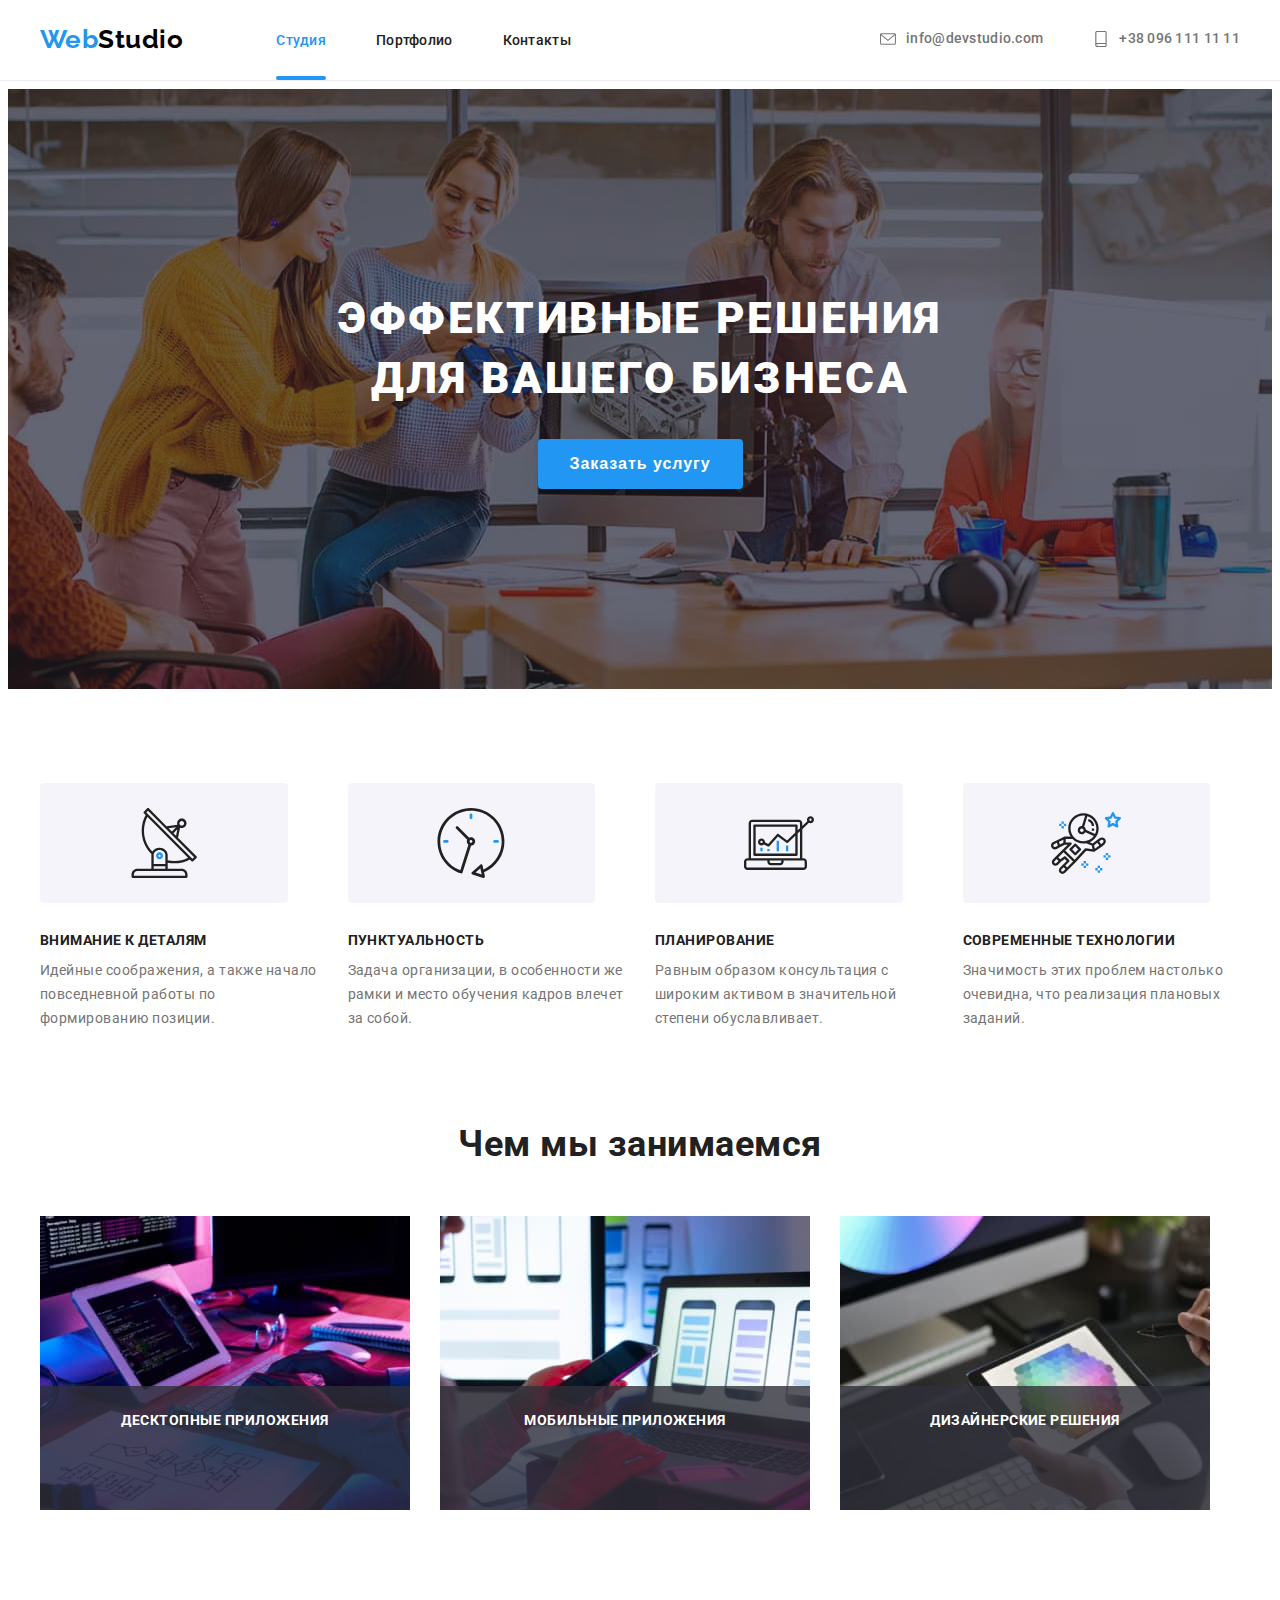
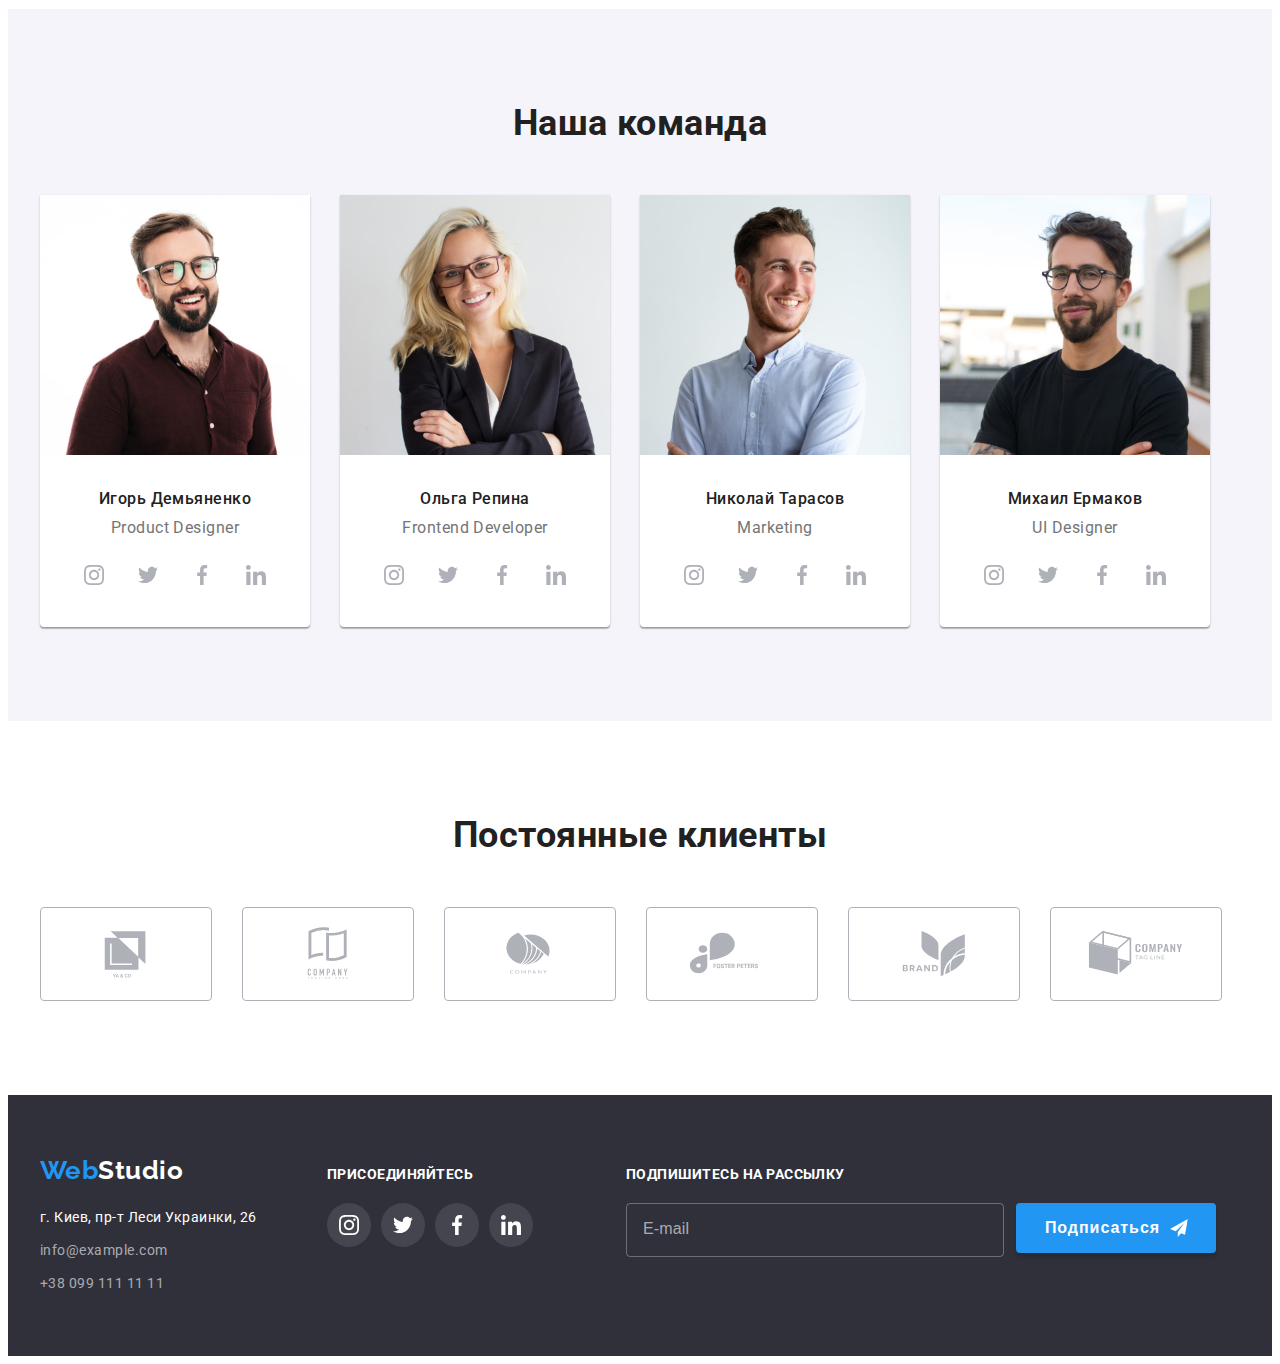
==== index.html @ 18baef8c "Начало 8 дз" ====
<!DOCTYPE html>
<html lang="en">
<head>
<meta charset="UTF-8">
<meta http-equiv="X-UA-Compatible" content="IE=edge">
<meta name="viewport" content="width=device-width, initial-scale=1.0">
<title>Document</title>
<link rel="preconnect" href="https://fonts.googleapis.com">
<link rel="preconnect" href="https://fonts.gstatic.com" crossorigin>
<link href="https://fonts.googleapis.com/css2?family=Raleway:wght@700&family=Roboto:wght@400;500;700;900&display=swap" rel="stylesheet">
<link rel="stylesheet" href="https://cdnjs.cloudflare.com/ajax/libs/modern-normalize/1.1.0/modern-normalize.min.css" integrity="sha512-wpPYUAdjBVSE4KJnH1VR1HeZfpl1ub8YT/NKx4PuQ5NmX2tKuGu6U/JRp5y+Y8XG2tV+wKQpNHVUX03MfMFn9Q==" crossorigin="anonymous" referrerpolicy="no-referrer" />
<!-- <link rel="stylesheet" href="./css/styles.css"> -->
<link rel="stylesheet" href="./css/main.min.css">
</head>
<body>

        <!-- HEADER -->

    <header class="page-header">
        <div class="container header">
            <a href="./index.html" class="logo"><span class="logo-item">Web</span>Studio</a>
            <nav class="page-header__nav">
                <ul class="nav">          
                    <li class="nav__item">
                        <a href="index.html" class="nav__link nav__link--current">Студия</a>
                    </li>
                    <li class="nav__item">
                        <a href="portfolio.html" class="nav__link">Портфолио</a>
                    </li>
                    <li class="nav__item">
                        <a href="#contact" class="nav__link">Контакты</a>
                    </li>
                </ul>
            </nav>
            <ul class="contacts">
                <li class="contacts__item">
                    <a href="mailto:info@devstudio.com" class="contacts__link">
                        <svg class="contacts__icon" width="16" height="16">
                            <use href="./images/icons.svg#envelope"></use>
                        </svg> info@devstudio.com
                    </a>
                </li>
                <li class="contacts__item">
                    <a href="tel:+380961111111" class="contacts__link">
                        <svg class="contacts__icon" width="16" height="16">
                            <use href="./images/icons.svg#smartphone"></use>
                        </svg>+38 096 111 11 11
                    </a>
                </li>
            </ul>
        </div>
    </header>

    <main>

         <!-- HERO -->

        <section class="hero main-background">
            <div class="container">
                <h1 class="hero-title">Эффективные решения <br> для вашего бизнеса</h1>
                <button type="button" class="main-btn" data-modal-open>Заказать услугу</button>
            </div>
            
            <!-- MODAL -->

            <div class="backdrop is-hidden" data-modal>
                <div class="modal">
                    <button type="button" class="modal-btn" data-modal-close>
                        <svg width='30' height="30">
                            <use href="./images/icons.svg#close-btn"></use>
                        </svg>                       
                    </button>
                    <h5 class="modal-title">Оставьте свои данные, мы вам перезвоним</h5>
                    <form class="form">             
                        <label class="form__label">
                            <span class="form__text">Имя</span>
                            <input class="form__input" type="text" name="name" placeholder="Иван Иванович" />
                            <span class="form__item">
                                <svg width="18" height="18">
                                    <use href="./images/icons.svg#person-black"></use>
                                </svg>   
                            </span>
                        </label>          
                        <label class="form__label">
                            <span class="form__text">Телефон</span>
                            <input class="form__input" type="tel" name="name" placeholder="+38 000 000 00 00" />
                            <span class="form__item">
                                <svg width="18" height="18">
                                    <use href="./images/icons.svg#phone-black"></use>
                                </svg> 
                            </span>
                        </label>

                        <label class="form__label">
                            <span class="form__text">Почта</span> 
                            <input class="form__input" type="email" name="mail" placeholder="contact@example.com" />
                            <span class="form__item">
                                <svg width="18" height="18">
                                    <use href="./images/icons.svg#email-black"></use>
                                </svg> 
                            </span>    
                        </label>
                        <label class="form__label label-comment"> 
                            <span class="form__text">Комментарий</span> 
                            <textarea name="comment" placeholder="Введите текст"></textarea>
                        </label>
                                         
                        <label class="checkbox">
                            <input class="checkbox__input" type="checkbox" name="topic">
                            <span class="checkbox__item">
                                <svg width="16" height="15">
                                    <use href="./images/icons.svg#icon-check"></use>
                                </svg>
                            </span>
                            <span class="checkbox__agreement">
                                Соглашаюсь с рассылкой и принимаю 
                                <a href=""><span class="checkbox__link">Условия договора</span></a>
                            </span>
                        </label>
                        <button class="main-btn" type="submit">Отправить</button>
                    </form> 
                </div>
            </div>
        </section>
        

        <!-- ADVANTAGE -->

        <section class="advantage">
            <div class="container">
                <h2 class="hidden-title">Наши преимущества</h2>
                <ul class="advantage__list">
                    <li class="advantage__item">
                        <div class="skills">
                            <div class="skills__box">
                                <svg width="70" height="70">
                                    <use href="./images/icons.svg#Group"></use>
                                </svg>
                            </div>
                            <h3 class="advantage-name">Внимание к деталям</h3>
                            <p class="advantage-text">Идейные соображения, а также начало повседневной работы по формированию позиции.</p>
                        </div>
                    </li>
                    <li class="advantage__item">
                        <div class="skills">
                            <div class="skills__box">
                                <svg width="70" height="70">
                                    <use href="./images/icons.svg#clock"></use>
                                </svg>
                            </div>
                        <h3  class="advantage-name">Пунктуальность</h3>
                        <p class="advantage-text"> Задача организации, в особенности же рамки и место обучения кадров влечет за собой.</p>
                        </div>
                    </li>
                    <li class="advantage__item">
                        <div class="skills">
                            <div class="skills__box">
                                <svg width="70" height="70">
                                    <use href="./images/icons.svg#diagram"></use>
                                </svg>
                            </div>
                        <h3  class="advantage-name">Планирование</h3>
                        <p class="advantage-text">Равным образом консультация с широким активом в значительной степени обуславливает.</p>
                        </div>
                    </li>
                    <li class="advantage__item">
                        <div class="skills">
                            <div class="skills__box">
                                <svg width="70" height="70">
                                    <use href="./images/icons.svg#astronaut"></use>
                                </svg>
                            </div>
                        <h3  class="advantage-name">Современные технологии</h3>
                        <p class="advantage-text">Значимость этих проблем настолько очевидна, что реализация плановых заданий.</p>
                        </div>
                    </li>
                </ul>
            </div>
        </section>

        <!-- WORK -->

        <section class="work">
            <div class="container">
                <h2 class="work-title">Чем мы занимаемся</h2>
                <ul class="work__list">
                    <li class="work__item">
                        <img src="images/kod.jpg" Alt="Программист набирает текст" width="370">
                        <div class="work__box">
                            <p class="work__text">ДЕСКТОПНЫЕ ПРИЛОЖЕНИЯ</p>
                        </div>
                    </li>
                    <li class="work__item">
                        <img src="images/klava.jpg" Alt="Макеты телефонов" width="370">
                        <div class="work__box">
                            <p class="work__text">МОБИЛЬНЫЕ ПРИЛОЖЕНИЯ</p>
                        </div>
                    </li>
                    <li class="work__item">
                        <img src="images/ris.jpg" Alt="Выбор цвета дизайнером" width="370">
                        <div class="work__box">
                            <p class="work__text">ДИЗАЙНЕРСКИЕ РЕШЕНИЯ </p>
                        </div>
                    </li>
                </ul>
            </div>
        </section>

        <!-- TEAM -->

        <section class="team">
            <div class="container">
                <h2 class="team-title">Наша команда</h2>
                <ul class="team__list">
                    <li class="team__item">
                        <img src="images/men.jpg" Alt="Дизайнер" width="270">
                        <h4 class="team__name">Игорь Демьяненко</h4>
                        <p class="team__position">Product Designer</p>
                        <ul class="networks">
                            <li class="networks__item">
                                <a href="https://www.instagram.com" target="_blank" rel="noreferrer noopener" class="networks__link">
                                    <svg width="20" height="20">
                                        <use href="./images/icons.svg#instagram"></use>
                                    </svg>
                                </a>
                            </li>
                            <li class="networks__item">
                                <a href="https://twitter.com" target="_blank" rel="noreferrer noopener" class="networks__link">
                                    <svg width="20" height="20">
                                        <use href="./images/icons.svg#twitter"></use>
                                    </svg>
                                </a>
                            </li>
                            <li class="networks__item">
                                <a href="https://m.facebook.com" target="_blank" rel="noreferrer noopener" class="networks__link">
                                    <svg width="20" height="20">
                                        <use href="./images/icons.svg#facebook"></use>
                                    </svg>
                                </a>
                            </li>
                            <li class="networks__item">
                                <a href="https://www.linkedin.com" target="_blank" rel="noreferrer noopener" class="networks__link">
                                    <svg width="20" height="20">
                                        <use href="./images/icons.svg#linkedin"></use>
                                    </svg>
                                </a>
                            </li>
                        </ul>

                    </li>
                    <li class="team__item">
                        <img src="images/jen.jpg" Alt="Фронтенд разработчик" width="270">
                        <h4 class="team__name">Ольга Репина</h4>
                        <p class="team__position">Frontend Developer</p>
                        <ul class="networks">
                            <li class="networks__item">
                                <a href="https://www.instagram.com" target="_blank" rel="noreferrer noopener" class="networks__link">
                                    <svg width="20" height="20">
                                        <use href="./images/icons.svg#instagram"></use>
                                    </svg>
                                </a>
                            </li>
                            <li class="networks__item">
                                <a href="https://twitter.com" target="_blank" rel="noreferrer noopener" class="networks__link">
                                    <svg width="20" height="20">
                                        <use href="./images/icons.svg#twitter"></use>
                                    </svg>
                                </a>
                            </li>
                            <li class="networks__item">
                                <a href="https://m.facebook.com" target="_blank" rel="noreferrer noopener" class="networks__link">
                                    <svg width="20" height="20">
                                        <use href="./images/icons.svg#facebook"></use>
                                    </svg>
                                </a>
                            </li>
                            <li class="networks__item">
                                <a href="https://www.linkedin.com" target="_blank" rel="noreferrer noopener" class="networks__link">
                                    <svg width="20" height="20">
                                        <use href="./images/icons.svg#linkedin"></use>
                                    </svg>
                                </a>
                            </li>
                        </ul>
                    </li>
                    <li class="team__item">
                        <img src="images/mun.jpg" Alt="Маркетолог" width="270">
                        <h4 class="team__name">Николай Тарасов</h4>
                        <p class="team__position">Marketing</p>
                        <ul class="networks">
                            <li class="networks__item">
                                <a href="https://www.instagram.com" target="_blank" rel="noreferrer noopener" class="networks__link">
                                    <svg width="20" height="20">
                                        <use href="./images/icons.svg#instagram"></use>
                                    </svg>
                                </a>
                            </li>
                            <li class="networks__item">
                                <a href="https://twitter.com" target="_blank" rel="noreferrer noopener" class="networks__link">
                                    <svg width="20" height="20">
                                        <use href="./images/icons.svg#twitter"></use>
                                    </svg>
                                </a>
                            </li>
                            <li class="networks__item">
                                <a href="https://m.facebook.com" target="_blank" rel="noreferrer noopener" class="networks__link">
                                    <svg width="20" height="20">
                                        <use href="./images/icons.svg#facebook"></use>
                                    </svg>
                                </a>
                            </li>
                            <li class="networks__item">
                                <a href="https://www.linkedin.com" target="_blank" rel="noreferrer noopener" class="networks__link">
                                    <svg width="20" height="20">
                                        <use href="./images/icons.svg#linkedin"></use>
                                    </svg>
                                </a>
                            </li>
                        </ul>
                    </li>
                    <li class="team__item">
                        <img src="images/end.jpg" Alt="Дизайнер интерфейса" width="270">
                        <h4 class="team__name">Михаил Ермаков</h4>
                        <p class="team__position">UI Designer</p>
                        <ul class="networks">
                            <li class="networks__item">
                                <a href="https://www.instagram.com" target="_blank" rel="noreferrer noopener" class="networks__link">
                                    <svg width="20" height="20">
                                        <use href="./images/icons.svg#instagram"></use>
                                    </svg>
                                </a>
                            </li>
                            <li class="networks__item">
                                <a href="https://twitter.com" target="_blank" rel="noreferrer noopener" class="networks__link">
                                    <svg width="20" height="20">
                                        <use href="./images/icons.svg#twitter"></use>
                                    </svg>
                                </a>
                            </li>
                            <li class="networks__item">
                                <a href="https://m.facebook.com" target="_blank" rel="noreferrer noopener" class="networks__link">
                                    <svg width="20" height="20">
                                        <use href="./images/icons.svg#facebook"></use>
                                    </svg>
                                </a>
                            </li>
                            <li class="networks__item">
                                <a href="https://www.linkedin.com" target="_blank" rel="noreferrer noopener" class="networks__link">
                                    <svg width="20" height="20">
                                        <use href="./images/icons.svg#linkedin"></use>
                                    </svg>
                                </a>
                            </li>
                        </ul>
                    </li>
                </ul>
            </div>
        </section>

        <!-- CLIENTS -->

        <section class="clients">
            <div class="container">
                <h2 class="clients-title">Постоянные клиенты</h2>
                <ul class="client__list">
                    <li class="client__item">
                        <a href="" class="client__link">
                            <svg width="106" height="60">
                                <use href="./images/icons.svg#client-1"></use>
                            </svg>
                        </a>
                    </li>
                    <li class="client__item">
                        <a href="" class="client__link">
                            <svg width="106" height="60">
                                <use href="./images/icons.svg#client-2"></use>
                            </svg>
                        </a>
                    </li>
                    <li class="client__item">
                        <a href="" class="client__link">
                            <svg width="106" height="60">
                                <use href="./images/icons.svg#client-3"></use>
                            </svg>
                        </a>
                    </li>
                    <li class="client__item">
                        <a href="" class="client__link">
                            <svg width="106" height="60">
                                <use href="./images/icons.svg#client-4"></use>
                            </svg>
                        </a>
                    </li>
                    <li class="client__item">
                        <a href="" class="client__link">
                            <svg width="106" height="60">
                                <use href="./images/icons.svg#client-5"></use>
                            </svg>
                        </a>
                    </li>
                    <li class="client__item">
                        <a href="" class="client__link">
                            <svg width="106" height="60">
                                <use href="./images/icons.svg#client-6"></use>
                            </svg>
                        </a>
                    </li>
                </ul>
            </div>
        </section>
    </main>

    <!-- FOOTER -->

    <footer class="footer">
        <div class="container footer-box">
            <div class="footer-address">
                <a href="./index.html" class="logo logo-footer"><span class="logo-item">Web</span>Studio</a>
                <address id="contact" class="office">
                    <ul class="office__list">
                        <li class="office__item">
                            <a href="https://goo.gl/maps/67UM73fhqofaFtAK9" target="_blank" rel="noreferrer noopener" class="office__address">г.
                                Киев, пр-т Леси Украинки, 26
                            </a>
                        </li>
                        <li class="office__item">
                            <a href="mailto:info@example.com" class="office__link">info@example.com</a>
                        </li>
                        <li class="office__item">
                            <a href="tel:+380991111111" class="office__link">+38 099 111 11 11</a>
                        </li>
                    </ul>
                </address>
            </div>

            <div class="community">
                <h2 class="subscribe-title">Присоединяйтесь</h2>
                <ul class="networks">
                    <li class="networks__item">
                        <a href="https://www.instagram.com" target="_blank" rel="noreferrer noopener" class="networks__link footer-link">
                            <svg width="20" height="20">
                                <use href="./images/icons.svg#instagram"></use>
                            </svg>
                        </a>
                    </li>
                    <li class="networks__item">
                        <a href="https://twitter.com" target="_blank" rel="noreferrer noopener" class="networks__link footer-link">
                            <svg width="20" height="20">
                                <use href="./images/icons.svg#twitter"></use>
                            </svg>
                        </a>
                    </li>
                    <li class="networks__item">
                        <a href="https://m.facebook.com" target="_blank" rel="noreferrer noopener" class="networks__link footer-link">
                            <svg width="20" height="20">
                                <use href="./images/icons.svg#facebook"></use>
                            </svg>
                        </a>
                    </li>
                    <li class="networks__item">
                        <a href="https://www.linkedin.com" target="_blank" rel="noreferrer noopener" class="networks__link footer-link">
                            <svg width="20" height="20">
                                <use href="./images/icons.svg#linkedin"></use>
                            </svg>
                        </a>
                    </li>
                </ul>
            </div>


            <div class="subscribe-box">
                <h2 class="subscribe-title">Подпишитесь на рассылку</h2>
                <form class="subscribe">
                    <label class="subscribe__label"></label>
                        <input class="subscribe__input" type="email" name="mail" placeholder="E-mail" />
                    </label>
                    <button class="main-btn subscribe-btn"  type="submit">Подписаться
                        <svg class="subscribe-icon" width="24" height="24">
                            <use href="./images/icons.svg#icon-send"></use>
                        </svg>   
                    </button>
                </form>
            </div>
        </div>
    </footer>
    <script>
        const { height:pageHeaderHeight } = document
          .querySelector(".page-header")
          .getBoundingClientRect ();

        document.body.style.paddingTop = `${pageHeaderHeight}px`;
    </script>

    <script src="./js/modal.js"></script>

</body>
</html>
---- css/styles.css ----
/* :root {
  --basic-color: #757575;
  --secondary-color: #212121;
  --accent-color: #2196f3;
  --background-color: #ffffff;
  --second-color: #2f303a;
  --grey-color: #f5f4fa;
} */

/* body {
  padding-top: 80px;
  background-color: var(--background-color);
  color: var(--basic-color);
  font-family: "Roboto", sans-serif;
  letter-spacing: 0.03em;
  text-decoration: none;
} */

/* a {
  text-decoration: none;
  color: inherit;
}

ul {
  list-style: none;
  padding: 0;
  margin: 0;
}

h1,
h2,
h3,
h4,
p {
  margin: 0;
}

section {
  padding-top: 94px;
  padding-bottom: 94px;
}

::placeholder {
  font-size: 14px;
  line-height: 1.14;
  letter-spacing: 0.01em;
  color: rgba(117, 117, 117, 0.5);
} */

/* .container {
  width: 1200px;
  padding-left: 15px;
  padding-right: 15px;
  margin-left: auto;
  margin-right: auto;
} */

/* header {
  position: fixed;
  width: 100%;
  background: var(--background-color);
  top: 0;
  left: 0;
  padding-top: 24px;
  padding-bottom: 25px;
  border-bottom: 1px solid #ececec;

  z-index: 9;
}

.header {
  display: flex;
  align-items: center;
} */

/* .logo {
  margin-right: 93px;
  font-family: "Raleway", sans-serif;
  font-weight: 700;
  font-size: 26px;
  line-height: 1.19;
  color: #000000;
}
.logo-item {
  color: var(--accent-color);
}

.logo-footer {
  margin: 0px;
  color: var(--background-color);
} */

/* .nav {
  display: flex;
}

.contacts {
  display: flex;
  margin-left: auto;
}

.nav__item:not(:last-child) {
  margin-right: 50px;
}

.contacts__item:not(:last-child) {
  margin-right: 50px;
}

.nav__link {
  position: relative;
  padding-top: 32px;
  padding-bottom: 32px;
  font-weight: 500;
  font-size: 14px;
  line-height: 1.14;
  letter-spacing: 0.02em;
  color: var(--secondary-color);

  transition: color 250ms cubic-bezier(0.4, 0, 0.2, 1);
}

.nav__link--current {
  color: var(--accent-color);
}

.nav__link--current::after {
  content: " ";
  position: absolute; 
  left: 0px;
  bottom: 0px;
  width: 100%;
  height: 4px;
  background: var(--accent-color);
  border-radius: 2px;
}


.nav__link:hover,
.nav__link:focus {
  color: var(--accent-color);
}

.contacts__link {
  display: flex;
  font-weight: 500;
  font-size: 14px;
  line-height: 1.14;
  letter-spacing: 0.02em;
  color: var(--basic-color);
  fill: var(--basic-color);

  transition: fill 250ms cubic-bezier(0.4, 0, 0.2, 1), 
  color 250ms cubic-bezier(0.4, 0, 0.2, 1);
}
.contacts__link:hover,
.contacts__link:focus {
  color: var(--accent-color);
  fill: var(--accent-color);
}

.contacts__icon {
  margin-right: 10px;
} */

/* HERO */

/* .hero {
  padding-top: 200px;
  padding-bottom: 200px;
  text-align: center;
}

  .main-background {
  max-width: 1600px;
  max-height: 600px;
  margin-left: auto;
  margin-right: auto;
  background: #c4c4c4;
  background-image: linear-gradient(
      to right,
      rgba(47, 48, 58, 0.4),
      rgba(47, 48, 58, 0.4)
    ),
    url("../images/Img.jpeg");
  background-repeat: no-repeat;
  background-position: center;
  background-size: cover;
}

.hero-title {
  margin-bottom: 30px;
  font-weight: 900;
  font-size: 44px;
  line-height: 1.36;
  letter-spacing: 0.06em;
  text-transform: uppercase;
  color: var(--background-color);
} */

/* .main-btn {
  display: inline-block;
  border-radius: 4px;
  padding: 10px 32px;
  min-width: 200px;
  min-height: 50px;

  background: var(--accent-color);
  box-shadow: 0px 4px 4px rgba(0, 0, 0, 0.15);
  border: var(--accent-color);
  cursor: pointer;

  color: var(--background-color);
  font-weight: 700;
  font-size: 16px;
  line-height: 1.88;
  letter-spacing: 0.06em;

  transition: background-color 250ms cubic-bezier(0.4, 0, 0.2, 1), 
  color 250ms cubic-bezier(0.4, 0, 0.2, 1);
}
.main-btn:hover,
.main-btn:focus {
  background-color: var(--background-color);
  color: var(--accent-color);
} */

/* MODAL */

/* .backdrop {
  position: fixed;
  top: 0;
  left: 0;
  width: 100%;
  height: 100%;
  background: rgba(0, 0, 0, 0.2);

  opacity: 1;
  transition: opacity 250ms cubic-bezier(0.4, 0, 0.2, 1);
  z-index: 10;
}

.backdrop.is-hidden {
  opacity: 0;
  pointer-events: none;
} 

.modal {
position: absolute;
top: 50%;
left: 50%;
padding: 40px;
transform: translate(-50%, -50%);
min-width: 528px;
min-height: 581px;

background: var(--background-color);
box-shadow: 0px 1px 3px rgba(0, 0, 0, 0.12), 0px 1px 1px rgba(0, 0, 0, 0.14), 0px 2px 1px rgba(0, 0, 0, 0.2);
border-radius: 4px;
}

.modal-btn {
  position: absolute;
  display: flex;
  align-items: center;
  justify-content: center;
  padding: 0px;
  top: 8px;
  right: 8px;
  width: 30px;
  height: 30px;
  border: none;
  background: var(--background-color);
  cursor: pointer;
  transition: fill 250ms cubic-bezier(0.4, 0, 0.2, 1);
}

.modal-btn:hover,
.modal-btn:focus {
  fill: var(--accent-color);
}

.modal-title {
  margin-bottom: 30px;
  margin-top: 0px;
  font-weight: 700;
  font-size: 20px;
  line-height: 1.15;
  text-align: center;
  letter-spacing: 0.03em;

  color: var(--secondary-color);
}

.form {
  width: 100%
}

.form__label {
  position: relative;
  display: flex;
  flex-direction: column;
  margin-bottom: 28px;

  transition: fill 250ms cubic-bezier(0.4, 0, 0.2, 1);
}

.label-comment {
  margin-bottom: 20px;
}

.form__text {
  position: absolute;
  top: -18px;
  width: 25px;
  height: 14px;
  
  font-size: 12px;
  line-height: 1.16;
  letter-spacing: 0.01em;

  color: var(--basic-color);
}

.form__input {
  outline: none;
  height: 40px;
  padding: 12px;
  padding-left: 42px;
  border: 1px solid rgba(33, 33, 33, 0.2);
  border-radius: 4px;
  cursor: pointer;

  transition: border 250ms cubic-bezier(0.4, 0, 0.2, 1);
}

.form__input:hover,
.form__input:focus,
textarea:hover,
textarea:focus {
  border: 1px solid var(--accent-color);
}

.form__item {
  position: absolute;
  transform: translateY(50%);
  left: 12px;
}

.form__label:hover,
.form__label:focus {
  fill: var(--accent-color)
}

.form__input:focus ~ .form__item {
  fill: var(--accent-color);
}

textarea {
  outline: none;
  border: 1px solid rgba(33, 33, 33, 0.2);
  border-radius: 4px;
  padding: 12px 16px;
  width: 100%;
  min-height: 120px;
  resize: none;
}

.checkbox {
  display: flex;
  align-items: center;
  justify-content: center;
  margin-bottom: 30px;
}

  .checkbox__agreement {
  font-size: 14px;
  line-height: 1.71;
  letter-spacing: 0.03em;

  color: var(--basic-color); 
} */

  /* appearance: none; */

/* .checkbox__input {
  position: absolute;
  width: 1px;
  height: 1px;
  margin: -1px;
  border: 0px;
  padding: 0px;
  clip: rect(0 0 0 0);
  overflow: hidden;
}

.checkbox__input:checked + .checkbox__item {
  border-color: var(--accent-color);
  background-color: var(--accent-color);
  background-origin: border-box;

  transition: background-color 250ms cubic-bezier(0.4, 0, 0.2, 1)
}

.checkbox__item {
    display: flex;
    width: 16px;
    height: 15px;
    margin-right: 7px;
    align-items: center;
    border: solid 2px var(--secondary-color);
    border-radius: 2px;
}

.checkbox__link {
  position: relative;
  color: var(--accent-color);
}

.checkbox__link:after {
  content: " ";
  position: absolute; 
  left: 0px;
  bottom: 1px;
  width: 100%;
  height: 1px;
  background: var(--accent-color);
} */

/* ADVANTAGE */

/* .hidden-title {
  display: none;
}

.advantage__list {
  display: flex;
}

.advantage__item:not(:last-child) {
  margin-right: 30px;
}

.advantage__item {
  width: calc((100% - 90px) / 4);
}

.skills__box {
  display: flex;
  background: var(--grey-color);
  border-radius: 4px;
  margin-bottom: 30px;
  height: 120px;
  align-items: center;
  justify-content: center;
}

.advantage-name {
  margin-bottom: 10px;
  font-weight: 700;
  font-size: 14px;
  line-height: 1.14;
  text-transform: uppercase;
  color: var(--secondary-color);
}

.advantage-text {
  font-size: 14px;
  line-height: 1.71;
  color: var(--basic-color);
} */

/* WORK */

/* .work {
  padding-top: 0px;
}

.work-title {
  margin-bottom: 50px;
  font-weight: 700;
  font-size: 36px;
  line-height: 1.16;
  text-align: center;
  color: var(--secondary-color);
}

.work__list {
  display: flex;
}

.work__list img {
  display: block;
}

.work__item {
  position: relative;
  display: inline;
}

.work__item:not(:last-child) {
  margin-right: 30px;
}

.work__box {
  position: absolute;
  bottom: 0;
  padding-top: 27px;
  padding-bottom: 27px;
  width: 100%;
  min-height: 70px;
  background: rgba(47, 48, 58, 0.8);
}

.work__text {
font-size: 14px;
font-weight: 700;
line-height: 1.14;
text-align: center;
color: var(--background-color);

} */

/* TEAM */
/* .team {
  text-align: center;
  background-color: var(--grey-color);
}

.team-title {
  margin-bottom: 50px;
  font-weight: 700;
  font-size: 36px;
  line-height: 1.16;
  color: var(--secondary-color);
}

.team__list {
  display: flex;
}

.team__item {
  padding-bottom: 30px;
  background: var(--background-color);
  box-shadow: 0px 1px 3px rgba(0, 0, 0, 0.12), 0px 1px 1px rgba(0, 0, 0, 0.14),
    0px 2px 1px rgba(0, 0, 0, 0.2);
  border-radius: 0px 0px 4px 4px;
}

.team__item:not(:last-child) {
  margin-right: 30px;
}

.networks {
  display: flex;
  justify-content: center;
}

.networks__link {
  display: flex;
  justify-content: center;
  align-items: center;
  width: 44px;
  height: 44px;
  border-radius: 50%;
  fill: #afb1b8;
  background: rgba(255, 255, 255, 0.1);

  transition: background-color 250ms cubic-bezier(0.4, 0, 0.2, 1),
   fill 250ms cubic-bezier(0.4, 0, 0.2, 1);
}

.networks__link:hover,
.networks__link:focus {
  background-color: var(--accent-color);
  fill: var(--background-color);
}

.networks__item:not(:last-child) {
  margin-right: 10px;
}

.team__name {
  margin-top: 30px;
  font-weight: 500;
  font-size: 16px;
  line-height: 1.19;
  text-align: center;
  color: var(--secondary-color);
}
.team__position {
  margin-top: 10px;
  margin-bottom: 16px;
  font-size: 16px;
  line-height: 1.19;
  text-align: center;
  color: var(--basic-color);
} */

/* CLIENTS */

/* .clients-title {
  margin-bottom: 50px;
  font-weight: 700;
  font-size: 36px;
  line-height: 1.16;
  text-align: center;
  color: var(--secondary-color);
}

.client__list {
  display: flex;
}

.client__item:not(:last-child) {
  margin-right: 30px;
}

.client__link {
  display: flex;
  justify-content: center;
  align-items: center;
  width: 170px;
  height: 92px;
  border: 1px solid #afb1b8;
  border-radius: 4px;
  fill: #afb1b8;

  transition: border-color 250ms cubic-bezier(0.4, 0, 0.2, 1), 
  fill 250ms cubic-bezier(0.4, 0, 0.2, 1);
}

.client__link:hover,
.client__link:focus {
  border-color: var(--accent-color);
  fill: var(--accent-color);
} */

/* FOOTER */

/* .footer {
  padding-top: 60px;
  padding-bottom: 60px;
  background: var(--second-color);
}

.footer-box {
  display: flex;
  align-items: baseline;
}

.office__link {
  font-style: normal;
  font-size: 14px;
  line-height: 1.71;
  color: rgba(255, 255, 255, 0.6);

  transition: color 250ms cubic-bezier(0.4, 0, 0.2, 1);
}

.office__list {
  margin-top: 20px;
}

.office__item:not(:first-child) {
  margin-top: 9px;
}
.office__address {
  font-style: normal;
  font-size: 14px;
  line-height: 1.71;
  color: var(--background-color);
  transition: color 250ms cubic-bezier(0.4, 0, 0.2, 1);
}

.office__link:hover,
.office__address:hover,
.office__link:focus,
.office__address:focus {
  color: var(--accent-color);
}

.community {
  margin-left: 70px;
} */

/* SUBSCRIBE */

/* .subscribe-title {
  margin-bottom: 20px;
  font-weight: 700;
  font-size: 14px;
  line-height: 1.14;
  text-transform: uppercase;

  color: var(--background-color);
}

.footer-link {
  fill: var(--background-color);
}

.subscribe-box {
  margin-left: 93px;
}

.subscribe {
  display: flex;
  min-width: 570px;
}

.subscribe__input {
  width: 358px;
  height: 50px;
  padding-left: 16px;

  color: var(--background-color);
  background: transparent;

  outline: none;
  border: 1px solid;
  border-color: rgba(255, 255, 255, 0.3);
  border-radius: 4px;
}

.subscribe__input::placeholder {
  font-size: 16px;
  line-height: 1.25;

  color: rgba(255, 255, 255, 0.6);
}

.subscribe-btn {
  display: flex;
  margin-left: 12px;
  width: 200px;
  height: 50px;
  padding: 10px 28px 10px 29px;

  font-weight: 700;
  font-size: 16px;
  line-height: 1.88;

  align-items: center;
  text-align: center;
  letter-spacing: 0.06em;

  color: var(--background-color);
  fill: var(--background-color);

  background: var(--accent-color);
  box-shadow: 0px 4px 4px rgba(0, 0, 0, 0.15);
  border-radius: 4px;
  border: none;

  transition: background-color 250ms cubic-bezier(0.4, 0, 0.2, 1), 
  color 250ms cubic-bezier(0.4, 0, 0.2, 1), 
  fill 250ms cubic-bezier(0.4, 0, 0.2, 1);
}

.subscribe-btn:hover,
.subscribe-btn:focus {
  background-color: var(--background-color);
  color: var(--accent-color);
  fill: var(--accent-color);
}

.subscribe-icon {
  margin-left: 10px;
} */

/* Portfolio */

/* .hidden-title {
  display: none;
} */

/* .filter {
  display: flex;
  justify-content: center;
  margin-bottom: 50px;
}

.filter-btn {
  padding: 6px 22px;
  box-shadow: 0px 3px 1px rgba(0, 0, 0, 0.1), 0px 1px 2px rgba(0, 0, 0, 0.08),
    0px 2px 2px rgba(0, 0, 0, 0.12);
  background: var(--grey-color);
  border-radius: 4px;
  border: transparent;
  cursor: pointer;

  font-family: "Roboto", sans-serif;
  color: var(--secondary-color);
  font-weight: 500;
  font-size: 16px;
  line-height: 1.62;
  letter-spacing: 0.03em;
  text-align: center;
 
  transition: background-color 250ms cubic-bezier(0.4, 0, 0.2, 1), 
  color 250ms cubic-bezier(0.4, 0, 0.2, 1);

}

.filter-item:not(:last-child) {
  margin-right: 8px;
}

.filter-btn:hover,
.filter-btn:focus {
  background-color: var(--accent-color);
  color: var(--background-color);
} */

/* .portfolio__list {
  display: flex;
  flex-wrap: wrap;
}

.portfolio__item:nth-child(3n) {
  margin-right: 0px;
}

.portfolio__item {
  width: calc((100% - 60px) / 3);
  margin-right: 30px;
  margin-bottom: 30px;
  background: var(--background-color);
}

.portfolio__item:hover {
    box-shadow: 0px 1px 1px rgba(0, 0, 0, 0.12), 0px 4px 4px rgba(0, 0, 0, 0.06),
    1px 4px 6px rgba(0, 0, 0, 0.16);
}

.portfolio__item:nth-last-child(-n + 3) {
  margin-bottom: 0px;
}

.portfolio__item img {
  display: block;
}

.project__box {
  display: block;
  margin-top: 0px;
  padding: 20px 24px;
  background: var(--background-color);

  border-bottom: 1px solid #eeeeee;
  border-left: 1px solid #eeeeee;
  border-right: 1px solid #eeeeee;
}

.project__title {
  margin-bottom: 4px;
  font-weight: 700;
  font-size: 18px;
  line-height: 2;
  letter-spacing: 0.06em;
  color: var(--secondary-color);
}

.project__text {
  font-size: 16px;
  line-height: 1.88;
  color: var(--basic-color);
}

.project__thumb {
  position: relative;
  overflow: hidden;
}

.project__overlay {
  position: absolute;
  left: 0px;
  bottom: 0px;
  height: 100%;
  width: 100%; 
  font-size: 18px;
  line-height: 1.56;
  padding: 63px 24px;
  color: var(--background-color);
  background: var(--accent-color);


  transform: translateY(100%);
  transition: transform 250ms cubic-bezier(0.4, 0, 0.2, 1);
}

.portfolio__item:hover .project__overlay {
  transform: translateY(0);
} */
---- css/main.min.css ----
:root{--basic-color: #757575;--secondary-color: #212121;--accent-color: #2196f3;--background-color: #ffffff;--second-color: #2f303a;--grey-color: #f5f4fa}body{padding-top:80px;background-color:var(--background-color);color:var(--basic-color);font-family:"Roboto",sans-serif;letter-spacing:.03em;text-decoration:none}a{text-decoration:none;color:inherit}ul{list-style:none;padding:0;margin:0}h1,h2,h3,h4,p{margin:0}section{padding-top:94px;padding-bottom:94px}::-webkit-input-placeholder{font-size:14px;line-height:1.14;letter-spacing:.01em;color:rgba(117,117,117,.5)}::-moz-placeholder{font-size:14px;line-height:1.14;letter-spacing:.01em;color:rgba(117,117,117,.5)}:-ms-input-placeholder{font-size:14px;line-height:1.14;letter-spacing:.01em;color:rgba(117,117,117,.5)}::-ms-input-placeholder{font-size:14px;line-height:1.14;letter-spacing:.01em;color:rgba(117,117,117,.5)}::placeholder{font-size:14px;line-height:1.14;letter-spacing:.01em;color:rgba(117,117,117,.5)}.container{width:1200px;padding-left:15px;padding-right:15px;margin-left:auto;margin-right:auto}.logo{margin-right:93px;font-family:"Raleway",sans-serif;font-weight:700;font-size:26px;line-height:1.19;color:#000}.logo-item{color:var(--accent-color)}.logo-footer{margin:0px;color:var(--background-color)}.main-btn{display:inline-block;border-radius:4px;padding:10px 32px;min-width:200px;min-height:50px;background:var(--accent-color);-webkit-box-shadow:0px 4px 4px rgba(0,0,0,.15);box-shadow:0px 4px 4px rgba(0,0,0,.15);border:var(--accent-color);cursor:pointer;color:var(--background-color);font-weight:700;font-size:16px;line-height:1.88;letter-spacing:.06em;-webkit-transition:background-color 250ms cubic-bezier(0.4, 0, 0.2, 1),color 250ms cubic-bezier(0.4, 0, 0.2, 1);transition:background-color 250ms cubic-bezier(0.4, 0, 0.2, 1),color 250ms cubic-bezier(0.4, 0, 0.2, 1)}.main-btn:hover,.main-btn:focus{background-color:var(--background-color);color:var(--accent-color)}header{position:fixed;width:100%;background:var(--background-color);top:0;left:0;padding-top:24px;padding-bottom:25px;border-bottom:1px solid #ececec;z-index:9}.header{display:-webkit-box;display:-ms-flexbox;display:flex;-webkit-box-align:center;-ms-flex-align:center;align-items:center}.nav{display:-webkit-box;display:-ms-flexbox;display:flex}.contacts{display:-webkit-box;display:-ms-flexbox;display:flex;margin-left:auto}.nav__item:not(:last-child){margin-right:50px}.contacts__item:not(:last-child){margin-right:50px}.nav__link{position:relative;padding-top:32px;padding-bottom:32px;font-weight:500;font-size:14px;line-height:1.14;letter-spacing:.02em;color:var(--secondary-color);-webkit-transition:color 250ms cubic-bezier(0.4, 0, 0.2, 1);transition:color 250ms cubic-bezier(0.4, 0, 0.2, 1)}.nav__link:hover,.nav__link:focus{color:var(--accent-color)}.nav__link--current{color:var(--accent-color)}.nav__link--current::after{content:" ";position:absolute;left:0px;bottom:0px;width:100%;height:4px;background:var(--accent-color);border-radius:2px}.contacts__link{display:-webkit-box;display:-ms-flexbox;display:flex;font-weight:500;font-size:14px;line-height:1.14;letter-spacing:.02em;color:var(--basic-color);fill:var(--basic-color);-webkit-transition:fill 250ms cubic-bezier(0.4, 0, 0.2, 1),color 250ms cubic-bezier(0.4, 0, 0.2, 1);transition:fill 250ms cubic-bezier(0.4, 0, 0.2, 1),color 250ms cubic-bezier(0.4, 0, 0.2, 1)}.contacts__link:hover,.contacts__link:focus{color:var(--accent-color);fill:var(--accent-color)}.contacts__icon{margin-right:10px}.hero{padding-top:200px;padding-bottom:200px;text-align:center}.hero-title{margin-bottom:30px;font-weight:900;font-size:44px;line-height:1.36;letter-spacing:.06em;text-transform:uppercase;color:var(--background-color)}.main-background{max-width:1600px;max-height:600px;margin-left:auto;margin-right:auto;background:#c4c4c4;background-image:-webkit-gradient(linear, left top, right top, from(rgba(47, 48, 58, 0.4)), to(rgba(47, 48, 58, 0.4))),url("../images/Img.jpeg");background-image:linear-gradient(to right, rgba(47, 48, 58, 0.4), rgba(47, 48, 58, 0.4)),url("../images/Img.jpeg");background-repeat:no-repeat;background-position:center;background-size:cover}.backdrop{position:fixed;top:0;left:0;width:100%;height:100%;background:rgba(0,0,0,.2);opacity:1;-webkit-transition:opacity 250ms cubic-bezier(0.4, 0, 0.2, 1);transition:opacity 250ms cubic-bezier(0.4, 0, 0.2, 1);z-index:10}.backdrop.is-hidden{opacity:0;pointer-events:none}.modal{position:absolute;top:50%;left:50%;padding:40px;-webkit-transform:translate(-50%, -50%);transform:translate(-50%, -50%);min-width:528px;min-height:581px;background:var(--background-color);-webkit-box-shadow:0px 1px 3px rgba(0,0,0,.12),0px 1px 1px rgba(0,0,0,.14),0px 2px 1px rgba(0,0,0,.2);box-shadow:0px 1px 3px rgba(0,0,0,.12),0px 1px 1px rgba(0,0,0,.14),0px 2px 1px rgba(0,0,0,.2);border-radius:4px}.modal-btn{position:absolute;display:-webkit-box;display:-ms-flexbox;display:flex;-webkit-box-align:center;-ms-flex-align:center;align-items:center;-webkit-box-pack:center;-ms-flex-pack:center;justify-content:center;padding:0px;top:8px;right:8px;width:30px;height:30px;border:none;background:var(--background-color);cursor:pointer;-webkit-transition:fill 250ms cubic-bezier(0.4, 0, 0.2, 1);transition:fill 250ms cubic-bezier(0.4, 0, 0.2, 1)}.modal-btn:hover,.modal-btn:focus{fill:var(--accent-color)}.modal-title{margin-bottom:30px;margin-top:0px;font-weight:700;font-size:20px;line-height:1.15;text-align:center;letter-spacing:.03em;color:var(--secondary-color)}.form{width:100%}.form__label{position:relative;display:-webkit-box;display:-ms-flexbox;display:flex;-webkit-box-orient:vertical;-webkit-box-direction:normal;-ms-flex-direction:column;flex-direction:column;margin-bottom:28px;-webkit-transition:fill 250ms cubic-bezier(0.4, 0, 0.2, 1);transition:fill 250ms cubic-bezier(0.4, 0, 0.2, 1)}.form__label:hover,.form__label:focus{fill:var(--accent-color)}.label-comment{margin-bottom:20px}.form__text{position:absolute;top:-18px;width:25px;height:14px;font-size:12px;line-height:1.16;letter-spacing:.01em;color:var(--basic-color)}.form__input{outline:none;height:40px;padding:12px;padding-left:42px;border:1px solid rgba(33,33,33,.2);border-radius:4px;cursor:pointer;-webkit-transition:border 250ms cubic-bezier(0.4, 0, 0.2, 1);transition:border 250ms cubic-bezier(0.4, 0, 0.2, 1)}.form__input:hover,.form__input:focus{border:1px solid var(--accent-color)}.form__item{position:absolute;-webkit-transform:translateY(50%);transform:translateY(50%);left:12px}.form__item:focus~.form__item{fill:var(--accent-color)}textarea{outline:none;border:1px solid rgba(33,33,33,.2);border-radius:4px;padding:12px 16px;width:100%;min-height:120px;resize:none}textarea:hover,textarea:focus{border:1px solid var(--accent-color)}.checkbox{display:-webkit-box;display:-ms-flexbox;display:flex;-webkit-box-align:center;-ms-flex-align:center;align-items:center;-webkit-box-pack:center;-ms-flex-pack:center;justify-content:center;margin-bottom:30px}.checkbox__agreement{font-size:14px;line-height:1.71;letter-spacing:.03em;color:var(--basic-color)}.checkbox__input{position:absolute;width:1px;height:1px;margin:-1px;border:0px;padding:0px;clip:rect(0 0 0 0);overflow:hidden}.checkbox__input:checked+.checkbox__item{border-color:var(--accent-color);background-color:var(--accent-color);background-origin:border-box;-webkit-transition:background-color 250ms cubic-bezier(0.4, 0, 0.2, 1);transition:background-color 250ms cubic-bezier(0.4, 0, 0.2, 1)}.checkbox__item{display:-webkit-box;display:-ms-flexbox;display:flex;width:16px;height:15px;margin-right:7px;-webkit-box-align:center;-ms-flex-align:center;align-items:center;border:solid 2px var(--secondary-color);border-radius:2px}.checkbox__link{position:relative;color:var(--accent-color)}.checkbox__link:after{content:" ";position:absolute;left:0px;bottom:1px;width:100%;height:1px;background:var(--accent-color)}.hidden-title{display:none}.advantage__list{display:-webkit-box;display:-ms-flexbox;display:flex}.advantage__list :not(:last-child){margin-right:30px}.advantage__item{width:calc((100% - 90px)/4)}.skills__box{display:-webkit-box;display:-ms-flexbox;display:flex;background:var(--grey-color);border-radius:4px;margin-bottom:30px;height:120px;-webkit-box-align:center;-ms-flex-align:center;align-items:center;-webkit-box-pack:center;-ms-flex-pack:center;justify-content:center}.advantage-name{margin-bottom:10px;font-weight:700;font-size:14px;line-height:1.14;text-transform:uppercase;color:var(--secondary-color)}.advantage-text{font-size:14px;line-height:1.71;color:var(--basic-color)}.work{padding-top:0px;margin-bottom:5px}.work-title{margin-bottom:50px;font-weight:700;font-size:36px;line-height:1.16;text-align:center;color:var(--secondary-color)}.work__list{display:-webkit-box;display:-ms-flexbox;display:flex}.work__list img{display:block}.work__item{position:relative;display:inline}.work__item:not(:last-child){margin-right:30px}.work__box{position:absolute;bottom:0;padding-top:27px;padding-bottom:27px;width:100%;min-height:70px;background:rgba(47,48,58,.8)}.work__text{font-size:14px;font-weight:700;line-height:1.14;text-align:center;color:var(--background-color)}.team{text-align:center;background-color:var(--grey-color)}.team-title{margin-bottom:50px;font-weight:700;font-size:36px;line-height:1.16;color:var(--secondary-color)}.team__list{display:-webkit-box;display:-ms-flexbox;display:flex}.team__item{padding-bottom:30px;background:var(--background-color);-webkit-box-shadow:0px 1px 3px rgba(0,0,0,.12),0px 1px 1px rgba(0,0,0,.14),0px 2px 1px rgba(0,0,0,.2);box-shadow:0px 1px 3px rgba(0,0,0,.12),0px 1px 1px rgba(0,0,0,.14),0px 2px 1px rgba(0,0,0,.2);border-radius:0px 0px 4px 4px}.team__item:not(:last-child){margin-right:30px}.team__name{margin-top:30px;font-weight:500;font-size:16px;line-height:1.19;text-align:center;color:var(--secondary-color)}.team__position{margin-top:10px;margin-bottom:16px;font-size:16px;line-height:1.19;text-align:center;color:var(--basic-color)}.networks{display:-webkit-box;display:-ms-flexbox;display:flex;-webkit-box-pack:center;-ms-flex-pack:center;justify-content:center}.networks__link{display:-webkit-box;display:-ms-flexbox;display:flex;-webkit-box-pack:center;-ms-flex-pack:center;justify-content:center;-webkit-box-align:center;-ms-flex-align:center;align-items:center;width:44px;height:44px;border-radius:50%;fill:#afb1b8;background:rgba(255,255,255,.1);-webkit-transition:background-color 250ms cubic-bezier(0.4, 0, 0.2, 1),fill 250ms cubic-bezier(0.4, 0, 0.2, 1);transition:background-color 250ms cubic-bezier(0.4, 0, 0.2, 1),fill 250ms cubic-bezier(0.4, 0, 0.2, 1)}.networks__link:hover,.networks__link:focus{background-color:var(--accent-color);fill:var(--background-color)}.networks__item:not(:last-child){margin-right:10px}.clients-title{margin-bottom:50px;font-weight:700;font-size:36px;line-height:1.16;text-align:center;color:var(--secondary-color)}.client__list{display:-webkit-box;display:-ms-flexbox;display:flex}.client__item:not(:last-child){margin-right:30px}.client__link{display:-webkit-box;display:-ms-flexbox;display:flex;-webkit-box-pack:center;-ms-flex-pack:center;justify-content:center;-webkit-box-align:center;-ms-flex-align:center;align-items:center;width:170px;height:92px;border:1px solid #afb1b8;border-radius:4px;fill:#afb1b8;-webkit-transition:border-color 250ms cubic-bezier(0.4, 0, 0.2, 1),fill 250ms cubic-bezier(0.4, 0, 0.2, 1);transition:border-color 250ms cubic-bezier(0.4, 0, 0.2, 1),fill 250ms cubic-bezier(0.4, 0, 0.2, 1)}.client__link :hover,.client__link :focus{border-color:var(--accent-color);fill:var(--accent-color)}.footer{padding-top:60px;padding-bottom:60px;background:var(--second-color)}.footer-box{display:-webkit-box;display:-ms-flexbox;display:flex;-webkit-box-align:baseline;-ms-flex-align:baseline;align-items:baseline}.office__link{font-style:normal;font-size:14px;line-height:1.71;color:rgba(255,255,255,.6);-webkit-transition:color 250ms cubic-bezier(0.4, 0, 0.2, 1);transition:color 250ms cubic-bezier(0.4, 0, 0.2, 1)}.office__link:hover,.office__link:focus{color:var(--accent-color)}.office__list{margin-top:20px}.office__item:not(:first-child){margin-top:9px}.office__address{font-style:normal;font-size:14px;line-height:1.71;color:var(--background-color);-webkit-transition:color 250ms cubic-bezier(0.4, 0, 0.2, 1);transition:color 250ms cubic-bezier(0.4, 0, 0.2, 1)}.office__address:hover,.office__address:focus{color:var(--accent-color)}.community{margin-left:70px}.subscribe-title{margin-bottom:20px;font-weight:700;font-size:14px;line-height:1.14;text-transform:uppercase;color:var(--background-color)}.footer-link{fill:var(--background-color)}.subscribe-box{margin-left:93px}.subscribe{display:-webkit-box;display:-ms-flexbox;display:flex;min-width:570px}.subscribe__input{width:358px;height:50px;padding-left:16px;color:var(--background-color);background:rgba(0,0,0,0);outline:none;border:1px solid;border-color:rgba(255,255,255,.3);border-radius:4px}.subscribe__input::-webkit-input-placeholder{font-size:16px;line-height:1.25;color:rgba(255,255,255,.6)}.subscribe__input::-moz-placeholder{font-size:16px;line-height:1.25;color:rgba(255,255,255,.6)}.subscribe__input:-ms-input-placeholder{font-size:16px;line-height:1.25;color:rgba(255,255,255,.6)}.subscribe__input::-ms-input-placeholder{font-size:16px;line-height:1.25;color:rgba(255,255,255,.6)}.subscribe__input::placeholder{font-size:16px;line-height:1.25;color:rgba(255,255,255,.6)}.subscribe-btn{display:-webkit-box;display:-ms-flexbox;display:flex;margin-left:12px;width:200px;height:50px;padding:10px 28px 10px 29px;font-weight:700;font-size:16px;line-height:1.88;-webkit-box-align:center;-ms-flex-align:center;align-items:center;text-align:center;letter-spacing:.06em;color:var(--background-color);fill:var(--background-color);background:var(--accent-color);-webkit-box-shadow:0px 4px 4px rgba(0,0,0,.15);box-shadow:0px 4px 4px rgba(0,0,0,.15);border-radius:4px;border:none;-webkit-transition:background-color 250ms cubic-bezier(0.4, 0, 0.2, 1),color 250ms cubic-bezier(0.4, 0, 0.2, 1),fill 250ms cubic-bezier(0.4, 0, 0.2, 1);transition:background-color 250ms cubic-bezier(0.4, 0, 0.2, 1),color 250ms cubic-bezier(0.4, 0, 0.2, 1),fill 250ms cubic-bezier(0.4, 0, 0.2, 1)}.subscribe-btn:hover,.subscribe-btn:focus{background-color:var(--background-color);color:var(--accent-color);fill:var(--accent-color)}.subscribe-icon{margin-left:10px}.filter{display:-webkit-box;display:-ms-flexbox;display:flex;-webkit-box-pack:center;-ms-flex-pack:center;justify-content:center;margin-bottom:50px}.filter-btn{padding:6px 22px;-webkit-box-shadow:0px 3px 1px rgba(0,0,0,.1),0px 1px 2px rgba(0,0,0,.08),0px 2px 2px rgba(0,0,0,.12);box-shadow:0px 3px 1px rgba(0,0,0,.1),0px 1px 2px rgba(0,0,0,.08),0px 2px 2px rgba(0,0,0,.12);background:var(--grey-color);border-radius:4px;border:rgba(0,0,0,0);cursor:pointer;font-family:"Roboto",sans-serif;color:var(--secondary-color);font-weight:500;font-size:16px;line-height:1.62;letter-spacing:.03em;text-align:center;-webkit-transition:background-color 250ms cubic-bezier(0.4, 0, 0.2, 1),color 250ms cubic-bezier(0.4, 0, 0.2, 1);transition:background-color 250ms cubic-bezier(0.4, 0, 0.2, 1),color 250ms cubic-bezier(0.4, 0, 0.2, 1)}.filter-btn:hover,.filter-btn:focus{background-color:var(--accent-color);color:var(--background-color)}.filter-item:not(:last-child){margin-right:8px}.hidden-title{display:none}.portfolio__list{display:-webkit-box;display:-ms-flexbox;display:flex;-ms-flex-wrap:wrap;flex-wrap:wrap}.portfolio__item{width:calc((100% - 60px)/3);margin-right:30px;margin-bottom:30px;background:var(--background-color)}.portfolio__item:nth-child(3n){margin-right:0px}.portfolio__item:hover{-webkit-box-shadow:0px 1px 1px rgba(0,0,0,.12),0px 4px 4px rgba(0,0,0,.06),1px 4px 6px rgba(0,0,0,.16);box-shadow:0px 1px 1px rgba(0,0,0,.12),0px 4px 4px rgba(0,0,0,.06),1px 4px 6px rgba(0,0,0,.16)}.portfolio__item:nth-last-child(-n+3){margin-bottom:0px}.portfolio__item img{display:block}.project__box{display:block;margin-top:0px;padding:20px 24px;background:var(--background-color);border-bottom:1px solid #eee;border-left:1px solid #eee;border-right:1px solid #eee}.project__title{margin-bottom:4px;font-weight:700;font-size:18px;line-height:2;letter-spacing:.06em;color:var(--secondary-color)}.project__text{font-size:16px;line-height:1.88;color:var(--basic-color)}.project__thumb{position:relative;overflow:hidden}.project__overlay{position:absolute;left:0px;bottom:0px;height:100%;width:100%;font-size:18px;line-height:1.56;padding:63px 24px;color:var(--background-color);background:var(--accent-color);-webkit-transform:translateY(100%);transform:translateY(100%);-webkit-transition:-webkit-transform 250ms cubic-bezier(0.4, 0, 0.2, 1);transition:-webkit-transform 250ms cubic-bezier(0.4, 0, 0.2, 1);transition:transform 250ms cubic-bezier(0.4, 0, 0.2, 1);transition:transform 250ms cubic-bezier(0.4, 0, 0.2, 1), -webkit-transform 250ms cubic-bezier(0.4, 0, 0.2, 1)}.portfolio__item:hover .project__overlay{-webkit-transform:translateY(0);transform:translateY(0)}/*# sourceMappingURL=main.min.css.map */
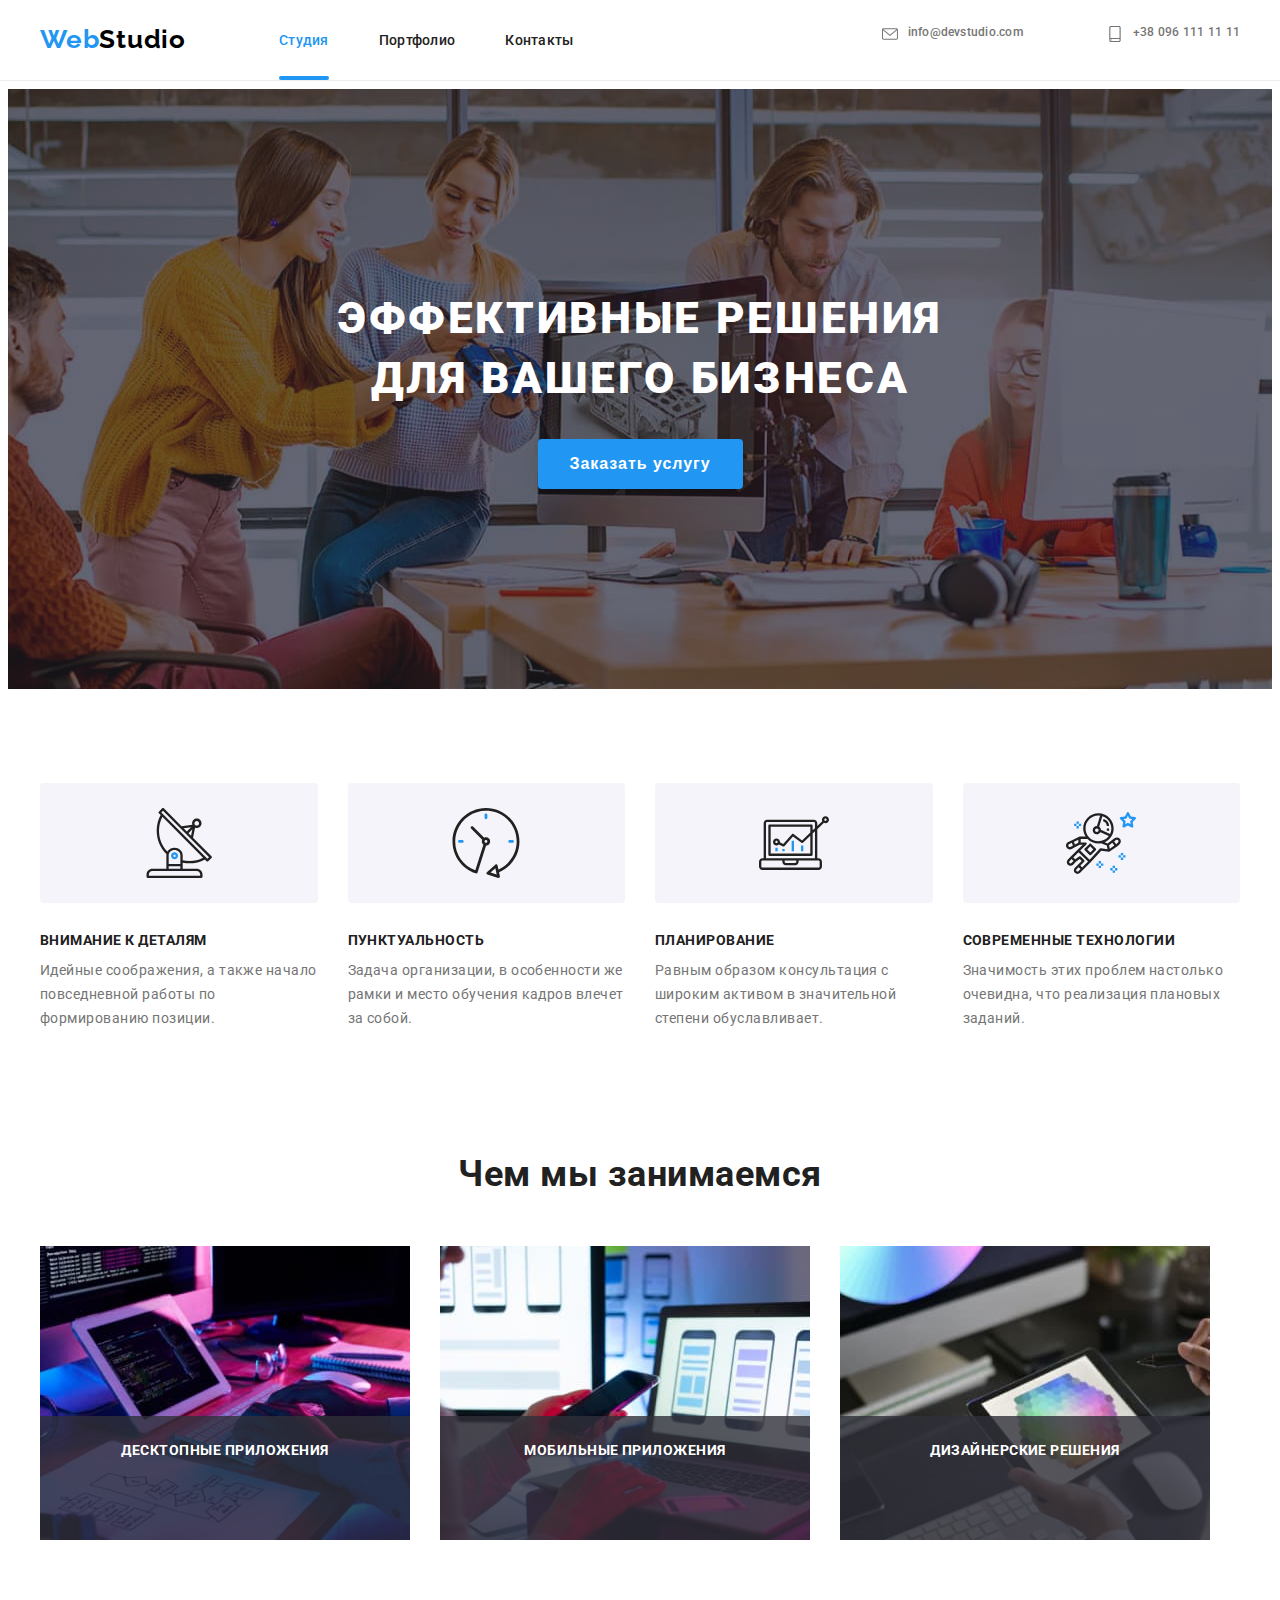
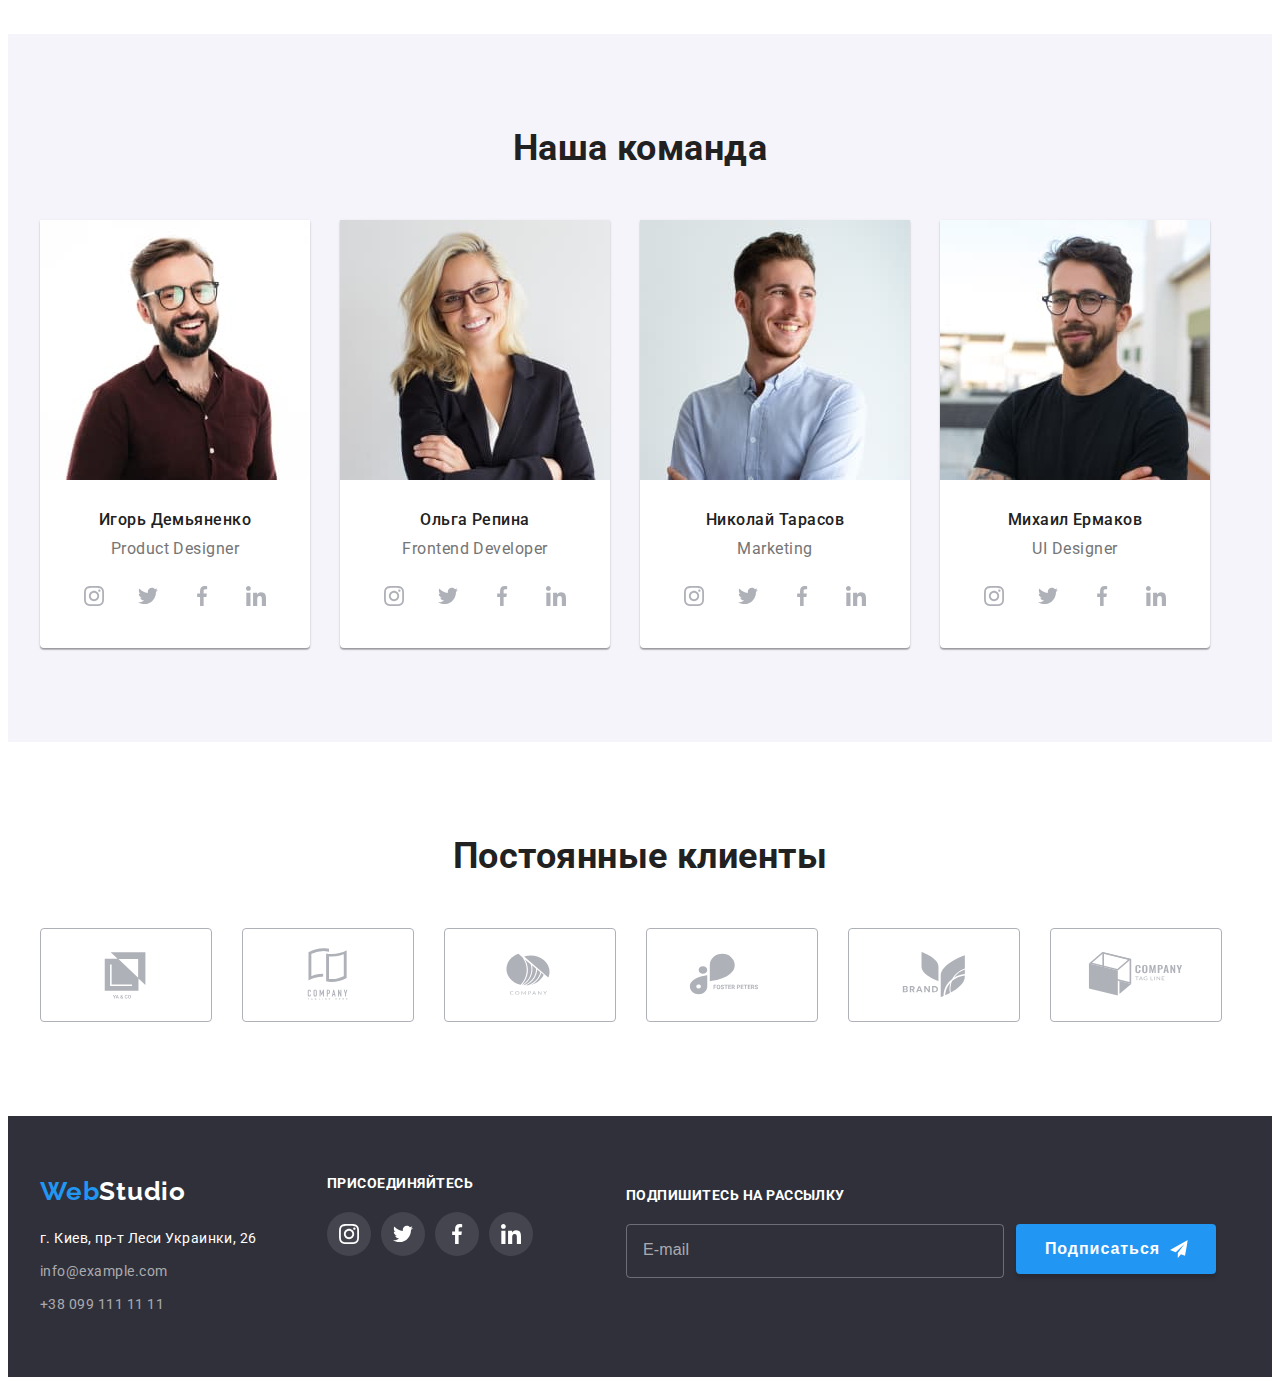
==== commit 98339537: "Закончила 8 дз ФИНИШ" ====
--- a/index.html
+++ b/index.html
@@ -18,7 +18,14 @@
 
     <header class="page-header">
         <div class="container header">
-            <a href="./index.html" class="logo"><span class="logo-item">Web</span>Studio</a>
+            <a href="./index.html" class="logo"><span class="logo-item">Web</span>Studio</a> 
+
+            <button class="menu-btn" data-menu-open>
+                <svg width="40" height="40">
+                    <use href="./images/icons.svg#menu"></use>
+                </svg>
+            </button>
+
             <nav class="page-header__nav">
                 <ul class="nav">          
                     <li class="nav__item">
@@ -185,19 +192,46 @@
                 <h2 class="work-title">Чем мы занимаемся</h2>
                 <ul class="work__list">
                     <li class="work__item">
-                        <img src="images/kod.jpg" Alt="Программист набирает текст" width="370">
+
+                        <img
+                            srcset="
+                                ./images/desktop/box-1-1200@1x.jpeg 1x,
+                                ./images/desktop/box-1-1200@2x.jpeg 2x"
+                            src="./images/desktop/box-1-1200@1x.jpeg"
+                            alt="Программист набирает текст"
+                            width="370"
+                        >
+
                         <div class="work__box">
                             <p class="work__text">ДЕСКТОПНЫЕ ПРИЛОЖЕНИЯ</p>
                         </div>
                     </li>
                     <li class="work__item">
-                        <img src="images/klava.jpg" Alt="Макеты телефонов" width="370">
+
+                        <img
+                            srcset="
+                                ./images/desktop/box-2-1200@1x.jpeg 1x,
+                                ./images/desktop/box-2-1200@2x.jpeg 2x"
+                            src="./images/desktop/box-2-1200@1x.jpeg"
+                            alt="Макеты телефонов"
+                            width="370"
+                        >
+
                         <div class="work__box">
                             <p class="work__text">МОБИЛЬНЫЕ ПРИЛОЖЕНИЯ</p>
                         </div>
                     </li>
                     <li class="work__item">
-                        <img src="images/ris.jpg" Alt="Выбор цвета дизайнером" width="370">
+
+                        <img
+                            srcset="
+                                ./images/desktop/box-3-1200@1x.jpeg 1x,
+                                ./images/desktop/box-3-1200@2x.jpeg 2x"
+                            src="./images/desktop/box-3-1200@1x.jpeg"
+                            alt="Выбор цвета дизайнером"
+                            width="370"
+                        >
+
                         <div class="work__box">
                             <p class="work__text">ДИЗАЙНЕРСКИЕ РЕШЕНИЯ </p>
                         </div>
@@ -213,7 +247,26 @@
                 <h2 class="team-title">Наша команда</h2>
                 <ul class="team__list">
                     <li class="team__item">
-                        <img src="images/men.jpg" Alt="Дизайнер" width="270">
+
+                        <picture>
+                            <source srcset="
+                                        ./images/mobile/team-1-480@1x.jpeg 1x,
+                                        ./images/mobile/team-1-480@2x.jpeg 2x"
+                                    media="(max-width: 767px)">
+                            <source srcset="
+                                        ./images/tablet/team-1-768@1x.jpeg 1x,
+                                        ./images/tablet/team-1-768@2x.jpeg 2x"
+                                    media="(min-width: 768px) and (max-width: 1199px)">
+                            <source srcset="
+                                        ./images/desktop/team-1-1200@1x.jpeg 1x,
+                                        ./images/desktop/team-1-1200@2x.jpeg 2x"
+                                    media="(min-width: 1200px)">
+
+                            <img src="./images/mobile/team-1-480@1x.jpeg"
+                                 alt="Дизайнер"
+                                 width="270">
+                        </picture>
+
                         <h4 class="team__name">Игорь Демьяненко</h4>
                         <p class="team__position">Product Designer</p>
                         <ul class="networks">
@@ -249,7 +302,26 @@
 
                     </li>
                     <li class="team__item">
-                        <img src="images/jen.jpg" Alt="Фронтенд разработчик" width="270">
+
+                        <picture>
+                            <source srcset="
+                                        ./images/mobile/team-2-480@1x.jpeg 1x,
+                                        ./images/mobile/team-2-480@2x.jpeg 2x"
+                                    media="(max-width: 767px)">
+                            <source srcset="
+                                        ./images/tablet/team-2-768@1x.jpeg 1x,
+                                        ./images/tablet/team-2-768@2x.jpeg 2x"
+                                    media="(min-width: 768px) and (max-width: 1199px)">
+                            <source srcset="
+                                        ./images/desktop/team-2-1200@1x.jpeg 1x,
+                                        ./images/desktop/team-2-1200@2x.jpeg 2x"
+                                    media="(min-width: 1200px)">
+
+                            <img src="./images/mobile/team-2-480@1x.jpeg"
+                                 alt="Фронтенд разработчик"
+                                 width="270">
+                        </picture>
+                        
                         <h4 class="team__name">Ольга Репина</h4>
                         <p class="team__position">Frontend Developer</p>
                         <ul class="networks">
@@ -284,7 +356,26 @@
                         </ul>
                     </li>
                     <li class="team__item">
-                        <img src="images/mun.jpg" Alt="Маркетолог" width="270">
+
+                        <picture>
+                            <source srcset="
+                                        ./images/mobile/team-3-480@1x.jpeg 1x,
+                                        ./images/mobile/team-3-480@2x.jpeg 2x"
+                                    media="(max-width: 767px)">
+                            <source srcset="
+                                        ./images/tablet/team-3-768@1x.jpeg 1x,
+                                        ./images/tablet/team-3-768@2x.jpeg 2x"
+                                    media="(min-width: 768px) and (max-width: 1199px)">
+                            <source srcset="
+                                        ./images/desktop/team-3-1200@1x.jpeg 1x,
+                                        ./images/desktop/team-3-1200@2x.jpeg 2x"
+                                    media="(min-width: 1200px)">
+
+                            <img src="./images/mobile/team-3-480@1x.jpeg"
+                                 alt="Маркетолог"
+                                 width="270">
+                        </picture>
+
                         <h4 class="team__name">Николай Тарасов</h4>
                         <p class="team__position">Marketing</p>
                         <ul class="networks">
@@ -319,7 +410,26 @@
                         </ul>
                     </li>
                     <li class="team__item">
-                        <img src="images/end.jpg" Alt="Дизайнер интерфейса" width="270">
+
+                        <picture>
+                            <source srcset="
+                                        ./images/mobile/team-4-480@1x.jpeg 1x,
+                                        ./images/mobile/team-4-480@2x.jpeg 2x"
+                                    media="(max-width: 767px)">
+                            <source srcset="
+                                        ./images/tablet/team-4-768@1x.jpeg 1x,
+                                        ./images/tablet/team-4-768@2x.jpeg 2x"
+                                    media="(min-width: 768px) and (max-width: 1199px)">
+                            <source srcset="
+                                        ./images/desktop/team-4-1200@1x.jpeg 1x,
+                                        ./images/desktop/team-4-1200@2x.jpeg 2x"
+                                    media="(min-width: 1200px)">
+
+                            <img src="./images/mobile/team-4-480@1x.jpeg"
+                                 alt="Дизайнер интерфейса"
+                                 width="270">
+                        </picture>
+
                         <h4 class="team__name">Михаил Ермаков</h4>
                         <p class="team__position">UI Designer</p>
                         <ul class="networks">
@@ -414,59 +524,60 @@
 
     <footer class="footer">
         <div class="container footer-box">
-            <div class="footer-address">
-                <a href="./index.html" class="logo logo-footer"><span class="logo-item">Web</span>Studio</a>
-                <address id="contact" class="office">
-                    <ul class="office__list">
-                        <li class="office__item">
-                            <a href="https://goo.gl/maps/67UM73fhqofaFtAK9" target="_blank" rel="noreferrer noopener" class="office__address">г.
-                                Киев, пр-т Леси Украинки, 26
+            <div class="tablet-box">
+                <div class="footer-address">
+                    <a href="./index.html" class="logo logo-footer"><span class="logo-item">Web</span>Studio</a>
+                    <address id="contact" class="office">
+                        <ul class="office__list">
+                            <li class="office__item">
+                                <a href="https://goo.gl/maps/67UM73fhqofaFtAK9" target="_blank" rel="noreferrer noopener" class="office__address">г.
+                                    Киев, пр-т Леси Украинки, 26
+                                </a>
+                            </li>
+                            <li class="office__item">
+                                <a href="mailto:info@example.com" class="office__link">info@example.com</a>
+                            </li>
+                            <li class="office__item">
+                                <a href="tel:+380991111111" class="office__link">+38 099 111 11 11</a>
+                            </li>
+                        </ul>
+                    </address>
+                </div>
+
+                <div class="community">
+                    <h2 class="subscribe-title">Присоединяйтесь</h2>
+                    <ul class="networks">
+                        <li class="networks__item">
+                            <a href="https://www.instagram.com" target="_blank" rel="noreferrer noopener" class="networks__link footer-link">
+                                <svg width="20" height="20">
+                                    <use href="./images/icons.svg#instagram"></use>
+                                </svg>
                             </a>
                         </li>
-                        <li class="office__item">
-                            <a href="mailto:info@example.com" class="office__link">info@example.com</a>
+                        <li class="networks__item">
+                            <a href="https://twitter.com" target="_blank" rel="noreferrer noopener" class="networks__link footer-link">
+                                <svg width="20" height="20">
+                                    <use href="./images/icons.svg#twitter"></use>
+                                </svg>
+                            </a>
                         </li>
-                        <li class="office__item">
-                            <a href="tel:+380991111111" class="office__link">+38 099 111 11 11</a>
+                        <li class="networks__item">
+                            <a href="https://m.facebook.com" target="_blank" rel="noreferrer noopener" class="networks__link footer-link">
+                                <svg width="20" height="20">
+                                    <use href="./images/icons.svg#facebook"></use>
+                                </svg>
+                            </a>
+                        </li>
+                        <li class="networks__item">
+                            <a href="https://www.linkedin.com" target="_blank" rel="noreferrer noopener" class="networks__link footer-link">
+                                <svg width="20" height="20">
+                                    <use href="./images/icons.svg#linkedin"></use>
+                                </svg>
+                            </a>
                         </li>
                     </ul>
-                </address>
-            </div>
-
-            <div class="community">
-                <h2 class="subscribe-title">Присоединяйтесь</h2>
-                <ul class="networks">
-                    <li class="networks__item">
-                        <a href="https://www.instagram.com" target="_blank" rel="noreferrer noopener" class="networks__link footer-link">
-                            <svg width="20" height="20">
-                                <use href="./images/icons.svg#instagram"></use>
-                            </svg>
-                        </a>
-                    </li>
-                    <li class="networks__item">
-                        <a href="https://twitter.com" target="_blank" rel="noreferrer noopener" class="networks__link footer-link">
-                            <svg width="20" height="20">
-                                <use href="./images/icons.svg#twitter"></use>
-                            </svg>
-                        </a>
-                    </li>
-                    <li class="networks__item">
-                        <a href="https://m.facebook.com" target="_blank" rel="noreferrer noopener" class="networks__link footer-link">
-                            <svg width="20" height="20">
-                                <use href="./images/icons.svg#facebook"></use>
-                            </svg>
-                        </a>
-                    </li>
-                    <li class="networks__item">
-                        <a href="https://www.linkedin.com" target="_blank" rel="noreferrer noopener" class="networks__link footer-link">
-                            <svg width="20" height="20">
-                                <use href="./images/icons.svg#linkedin"></use>
-                            </svg>
-                        </a>
-                    </li>
-                </ul>
-            </div>
-
+                </div>
+            </div>
 
             <div class="subscribe-box">
                 <h2 class="subscribe-title">Подпишитесь на рассылку</h2>
@@ -483,6 +594,61 @@
             </div>
         </div>
     </footer>
+
+    <!--MOBILE MENU  -->
+    <div class="mob-menu is-hidden" data-menu>
+        <button class="mob-menu__btn"  data-menu-close>
+            <svg width="40" height="40">
+                <use href="./images/icons.svg#close"></use>
+            </svg>
+        </button>
+
+        <div>
+            <ul class="mob-nav">          
+                <li class="mob-nav__item">
+                    <a href="index.html" class="mob-nav__link mob-nav__link--current">Студия</a>
+                </li>
+                <li class="mob-nav__item">
+                    <a href="portfolio.html" class="mob-nav__link">Портфолио</a>
+                </li>
+                <li class="mob-nav__item">
+                    <a href="#contact" class="mob-nav__link">Контакты</a>
+                </li>
+            </ul>
+        </div>
+        <div>
+            <ul class="mob-contacts">
+                <li class="mob-contacts__item">
+                    <a href="tel:+380961111111" class="mob-contacts__mail">
+                        +38 096 111 11 11
+                    </a>
+                </li>
+                <li class="mob-contacts__item">
+                    <a href="mailto:info@devstudio.com" class="mob-contacts__phone">
+                        info@devstudio.com
+                    </a>
+                </li>
+            </ul>
+        </div> 
+        <div>
+            <ul class="mob-link">
+                <li class="mob-link_item">
+                    <a href="Instagram">Instagram</a>
+                </li>
+                <li class="mob-link_item">
+                    <a href="Twitter">Twitter</a>
+                </li>
+                <li class="mob-link_item">
+                    <a href="Facebook">Facebook</a>
+                </li>
+                <li class="mob-link_item">
+                    <a href="LinkedIn">LinkedIn</a>
+                </li>
+            </ul>     
+        </div> 
+
+    </div>
+
     <script>
         const { height:pageHeaderHeight } = document
           .querySelector(".page-header")
@@ -492,6 +658,8 @@
     </script>
 
     <script src="./js/modal.js"></script>
+    <script src="./js/menu.js"></script>
+    
 
 </body>
 </html>--- a/css/main.min.css
+++ b/css/main.min.css
@@ -1 +1 @@
-:root{--basic-color: #757575;--secondary-color: #212121;--accent-color: #2196f3;--background-color: #ffffff;--second-color: #2f303a;--grey-color: #f5f4fa}body{padding-top:80px;background-color:var(--background-color);color:var(--basic-color);font-family:"Roboto",sans-serif;letter-spacing:.03em;text-decoration:none}a{text-decoration:none;color:inherit}ul{list-style:none;padding:0;margin:0}h1,h2,h3,h4,p{margin:0}section{padding-top:94px;padding-bottom:94px}::-webkit-input-placeholder{font-size:14px;line-height:1.14;letter-spacing:.01em;color:rgba(117,117,117,.5)}::-moz-placeholder{font-size:14px;line-height:1.14;letter-spacing:.01em;color:rgba(117,117,117,.5)}:-ms-input-placeholder{font-size:14px;line-height:1.14;letter-spacing:.01em;color:rgba(117,117,117,.5)}::-ms-input-placeholder{font-size:14px;line-height:1.14;letter-spacing:.01em;color:rgba(117,117,117,.5)}::placeholder{font-size:14px;line-height:1.14;letter-spacing:.01em;color:rgba(117,117,117,.5)}.container{width:1200px;padding-left:15px;padding-right:15px;margin-left:auto;margin-right:auto}.logo{margin-right:93px;font-family:"Raleway",sans-serif;font-weight:700;font-size:26px;line-height:1.19;color:#000}.logo-item{color:var(--accent-color)}.logo-footer{margin:0px;color:var(--background-color)}.main-btn{display:inline-block;border-radius:4px;padding:10px 32px;min-width:200px;min-height:50px;background:var(--accent-color);-webkit-box-shadow:0px 4px 4px rgba(0,0,0,.15);box-shadow:0px 4px 4px rgba(0,0,0,.15);border:var(--accent-color);cursor:pointer;color:var(--background-color);font-weight:700;font-size:16px;line-height:1.88;letter-spacing:.06em;-webkit-transition:background-color 250ms cubic-bezier(0.4, 0, 0.2, 1),color 250ms cubic-bezier(0.4, 0, 0.2, 1);transition:background-color 250ms cubic-bezier(0.4, 0, 0.2, 1),color 250ms cubic-bezier(0.4, 0, 0.2, 1)}.main-btn:hover,.main-btn:focus{background-color:var(--background-color);color:var(--accent-color)}header{position:fixed;width:100%;background:var(--background-color);top:0;left:0;padding-top:24px;padding-bottom:25px;border-bottom:1px solid #ececec;z-index:9}.header{display:-webkit-box;display:-ms-flexbox;display:flex;-webkit-box-align:center;-ms-flex-align:center;align-items:center}.nav{display:-webkit-box;display:-ms-flexbox;display:flex}.contacts{display:-webkit-box;display:-ms-flexbox;display:flex;margin-left:auto}.nav__item:not(:last-child){margin-right:50px}.contacts__item:not(:last-child){margin-right:50px}.nav__link{position:relative;padding-top:32px;padding-bottom:32px;font-weight:500;font-size:14px;line-height:1.14;letter-spacing:.02em;color:var(--secondary-color);-webkit-transition:color 250ms cubic-bezier(0.4, 0, 0.2, 1);transition:color 250ms cubic-bezier(0.4, 0, 0.2, 1)}.nav__link:hover,.nav__link:focus{color:var(--accent-color)}.nav__link--current{color:var(--accent-color)}.nav__link--current::after{content:" ";position:absolute;left:0px;bottom:0px;width:100%;height:4px;background:var(--accent-color);border-radius:2px}.contacts__link{display:-webkit-box;display:-ms-flexbox;display:flex;font-weight:500;font-size:14px;line-height:1.14;letter-spacing:.02em;color:var(--basic-color);fill:var(--basic-color);-webkit-transition:fill 250ms cubic-bezier(0.4, 0, 0.2, 1),color 250ms cubic-bezier(0.4, 0, 0.2, 1);transition:fill 250ms cubic-bezier(0.4, 0, 0.2, 1),color 250ms cubic-bezier(0.4, 0, 0.2, 1)}.contacts__link:hover,.contacts__link:focus{color:var(--accent-color);fill:var(--accent-color)}.contacts__icon{margin-right:10px}.hero{padding-top:200px;padding-bottom:200px;text-align:center}.hero-title{margin-bottom:30px;font-weight:900;font-size:44px;line-height:1.36;letter-spacing:.06em;text-transform:uppercase;color:var(--background-color)}.main-background{max-width:1600px;max-height:600px;margin-left:auto;margin-right:auto;background:#c4c4c4;background-image:-webkit-gradient(linear, left top, right top, from(rgba(47, 48, 58, 0.4)), to(rgba(47, 48, 58, 0.4))),url("../images/Img.jpeg");background-image:linear-gradient(to right, rgba(47, 48, 58, 0.4), rgba(47, 48, 58, 0.4)),url("../images/Img.jpeg");background-repeat:no-repeat;background-position:center;background-size:cover}.backdrop{position:fixed;top:0;left:0;width:100%;height:100%;background:rgba(0,0,0,.2);opacity:1;-webkit-transition:opacity 250ms cubic-bezier(0.4, 0, 0.2, 1);transition:opacity 250ms cubic-bezier(0.4, 0, 0.2, 1);z-index:10}.backdrop.is-hidden{opacity:0;pointer-events:none}.modal{position:absolute;top:50%;left:50%;padding:40px;-webkit-transform:translate(-50%, -50%);transform:translate(-50%, -50%);min-width:528px;min-height:581px;background:var(--background-color);-webkit-box-shadow:0px 1px 3px rgba(0,0,0,.12),0px 1px 1px rgba(0,0,0,.14),0px 2px 1px rgba(0,0,0,.2);box-shadow:0px 1px 3px rgba(0,0,0,.12),0px 1px 1px rgba(0,0,0,.14),0px 2px 1px rgba(0,0,0,.2);border-radius:4px}.modal-btn{position:absolute;display:-webkit-box;display:-ms-flexbox;display:flex;-webkit-box-align:center;-ms-flex-align:center;align-items:center;-webkit-box-pack:center;-ms-flex-pack:center;justify-content:center;padding:0px;top:8px;right:8px;width:30px;height:30px;border:none;background:var(--background-color);cursor:pointer;-webkit-transition:fill 250ms cubic-bezier(0.4, 0, 0.2, 1);transition:fill 250ms cubic-bezier(0.4, 0, 0.2, 1)}.modal-btn:hover,.modal-btn:focus{fill:var(--accent-color)}.modal-title{margin-bottom:30px;margin-top:0px;font-weight:700;font-size:20px;line-height:1.15;text-align:center;letter-spacing:.03em;color:var(--secondary-color)}.form{width:100%}.form__label{position:relative;display:-webkit-box;display:-ms-flexbox;display:flex;-webkit-box-orient:vertical;-webkit-box-direction:normal;-ms-flex-direction:column;flex-direction:column;margin-bottom:28px;-webkit-transition:fill 250ms cubic-bezier(0.4, 0, 0.2, 1);transition:fill 250ms cubic-bezier(0.4, 0, 0.2, 1)}.form__label:hover,.form__label:focus{fill:var(--accent-color)}.label-comment{margin-bottom:20px}.form__text{position:absolute;top:-18px;width:25px;height:14px;font-size:12px;line-height:1.16;letter-spacing:.01em;color:var(--basic-color)}.form__input{outline:none;height:40px;padding:12px;padding-left:42px;border:1px solid rgba(33,33,33,.2);border-radius:4px;cursor:pointer;-webkit-transition:border 250ms cubic-bezier(0.4, 0, 0.2, 1);transition:border 250ms cubic-bezier(0.4, 0, 0.2, 1)}.form__input:hover,.form__input:focus{border:1px solid var(--accent-color)}.form__item{position:absolute;-webkit-transform:translateY(50%);transform:translateY(50%);left:12px}.form__item:focus~.form__item{fill:var(--accent-color)}textarea{outline:none;border:1px solid rgba(33,33,33,.2);border-radius:4px;padding:12px 16px;width:100%;min-height:120px;resize:none}textarea:hover,textarea:focus{border:1px solid var(--accent-color)}.checkbox{display:-webkit-box;display:-ms-flexbox;display:flex;-webkit-box-align:center;-ms-flex-align:center;align-items:center;-webkit-box-pack:center;-ms-flex-pack:center;justify-content:center;margin-bottom:30px}.checkbox__agreement{font-size:14px;line-height:1.71;letter-spacing:.03em;color:var(--basic-color)}.checkbox__input{position:absolute;width:1px;height:1px;margin:-1px;border:0px;padding:0px;clip:rect(0 0 0 0);overflow:hidden}.checkbox__input:checked+.checkbox__item{border-color:var(--accent-color);background-color:var(--accent-color);background-origin:border-box;-webkit-transition:background-color 250ms cubic-bezier(0.4, 0, 0.2, 1);transition:background-color 250ms cubic-bezier(0.4, 0, 0.2, 1)}.checkbox__item{display:-webkit-box;display:-ms-flexbox;display:flex;width:16px;height:15px;margin-right:7px;-webkit-box-align:center;-ms-flex-align:center;align-items:center;border:solid 2px var(--secondary-color);border-radius:2px}.checkbox__link{position:relative;color:var(--accent-color)}.checkbox__link:after{content:" ";position:absolute;left:0px;bottom:1px;width:100%;height:1px;background:var(--accent-color)}.hidden-title{display:none}.advantage__list{display:-webkit-box;display:-ms-flexbox;display:flex}.advantage__list :not(:last-child){margin-right:30px}.advantage__item{width:calc((100% - 90px)/4)}.skills__box{display:-webkit-box;display:-ms-flexbox;display:flex;background:var(--grey-color);border-radius:4px;margin-bottom:30px;height:120px;-webkit-box-align:center;-ms-flex-align:center;align-items:center;-webkit-box-pack:center;-ms-flex-pack:center;justify-content:center}.advantage-name{margin-bottom:10px;font-weight:700;font-size:14px;line-height:1.14;text-transform:uppercase;color:var(--secondary-color)}.advantage-text{font-size:14px;line-height:1.71;color:var(--basic-color)}.work{padding-top:0px;margin-bottom:5px}.work-title{margin-bottom:50px;font-weight:700;font-size:36px;line-height:1.16;text-align:center;color:var(--secondary-color)}.work__list{display:-webkit-box;display:-ms-flexbox;display:flex}.work__list img{display:block}.work__item{position:relative;display:inline}.work__item:not(:last-child){margin-right:30px}.work__box{position:absolute;bottom:0;padding-top:27px;padding-bottom:27px;width:100%;min-height:70px;background:rgba(47,48,58,.8)}.work__text{font-size:14px;font-weight:700;line-height:1.14;text-align:center;color:var(--background-color)}.team{text-align:center;background-color:var(--grey-color)}.team-title{margin-bottom:50px;font-weight:700;font-size:36px;line-height:1.16;color:var(--secondary-color)}.team__list{display:-webkit-box;display:-ms-flexbox;display:flex}.team__item{padding-bottom:30px;background:var(--background-color);-webkit-box-shadow:0px 1px 3px rgba(0,0,0,.12),0px 1px 1px rgba(0,0,0,.14),0px 2px 1px rgba(0,0,0,.2);box-shadow:0px 1px 3px rgba(0,0,0,.12),0px 1px 1px rgba(0,0,0,.14),0px 2px 1px rgba(0,0,0,.2);border-radius:0px 0px 4px 4px}.team__item:not(:last-child){margin-right:30px}.team__name{margin-top:30px;font-weight:500;font-size:16px;line-height:1.19;text-align:center;color:var(--secondary-color)}.team__position{margin-top:10px;margin-bottom:16px;font-size:16px;line-height:1.19;text-align:center;color:var(--basic-color)}.networks{display:-webkit-box;display:-ms-flexbox;display:flex;-webkit-box-pack:center;-ms-flex-pack:center;justify-content:center}.networks__link{display:-webkit-box;display:-ms-flexbox;display:flex;-webkit-box-pack:center;-ms-flex-pack:center;justify-content:center;-webkit-box-align:center;-ms-flex-align:center;align-items:center;width:44px;height:44px;border-radius:50%;fill:#afb1b8;background:rgba(255,255,255,.1);-webkit-transition:background-color 250ms cubic-bezier(0.4, 0, 0.2, 1),fill 250ms cubic-bezier(0.4, 0, 0.2, 1);transition:background-color 250ms cubic-bezier(0.4, 0, 0.2, 1),fill 250ms cubic-bezier(0.4, 0, 0.2, 1)}.networks__link:hover,.networks__link:focus{background-color:var(--accent-color);fill:var(--background-color)}.networks__item:not(:last-child){margin-right:10px}.clients-title{margin-bottom:50px;font-weight:700;font-size:36px;line-height:1.16;text-align:center;color:var(--secondary-color)}.client__list{display:-webkit-box;display:-ms-flexbox;display:flex}.client__item:not(:last-child){margin-right:30px}.client__link{display:-webkit-box;display:-ms-flexbox;display:flex;-webkit-box-pack:center;-ms-flex-pack:center;justify-content:center;-webkit-box-align:center;-ms-flex-align:center;align-items:center;width:170px;height:92px;border:1px solid #afb1b8;border-radius:4px;fill:#afb1b8;-webkit-transition:border-color 250ms cubic-bezier(0.4, 0, 0.2, 1),fill 250ms cubic-bezier(0.4, 0, 0.2, 1);transition:border-color 250ms cubic-bezier(0.4, 0, 0.2, 1),fill 250ms cubic-bezier(0.4, 0, 0.2, 1)}.client__link :hover,.client__link :focus{border-color:var(--accent-color);fill:var(--accent-color)}.footer{padding-top:60px;padding-bottom:60px;background:var(--second-color)}.footer-box{display:-webkit-box;display:-ms-flexbox;display:flex;-webkit-box-align:baseline;-ms-flex-align:baseline;align-items:baseline}.office__link{font-style:normal;font-size:14px;line-height:1.71;color:rgba(255,255,255,.6);-webkit-transition:color 250ms cubic-bezier(0.4, 0, 0.2, 1);transition:color 250ms cubic-bezier(0.4, 0, 0.2, 1)}.office__link:hover,.office__link:focus{color:var(--accent-color)}.office__list{margin-top:20px}.office__item:not(:first-child){margin-top:9px}.office__address{font-style:normal;font-size:14px;line-height:1.71;color:var(--background-color);-webkit-transition:color 250ms cubic-bezier(0.4, 0, 0.2, 1);transition:color 250ms cubic-bezier(0.4, 0, 0.2, 1)}.office__address:hover,.office__address:focus{color:var(--accent-color)}.community{margin-left:70px}.subscribe-title{margin-bottom:20px;font-weight:700;font-size:14px;line-height:1.14;text-transform:uppercase;color:var(--background-color)}.footer-link{fill:var(--background-color)}.subscribe-box{margin-left:93px}.subscribe{display:-webkit-box;display:-ms-flexbox;display:flex;min-width:570px}.subscribe__input{width:358px;height:50px;padding-left:16px;color:var(--background-color);background:rgba(0,0,0,0);outline:none;border:1px solid;border-color:rgba(255,255,255,.3);border-radius:4px}.subscribe__input::-webkit-input-placeholder{font-size:16px;line-height:1.25;color:rgba(255,255,255,.6)}.subscribe__input::-moz-placeholder{font-size:16px;line-height:1.25;color:rgba(255,255,255,.6)}.subscribe__input:-ms-input-placeholder{font-size:16px;line-height:1.25;color:rgba(255,255,255,.6)}.subscribe__input::-ms-input-placeholder{font-size:16px;line-height:1.25;color:rgba(255,255,255,.6)}.subscribe__input::placeholder{font-size:16px;line-height:1.25;color:rgba(255,255,255,.6)}.subscribe-btn{display:-webkit-box;display:-ms-flexbox;display:flex;margin-left:12px;width:200px;height:50px;padding:10px 28px 10px 29px;font-weight:700;font-size:16px;line-height:1.88;-webkit-box-align:center;-ms-flex-align:center;align-items:center;text-align:center;letter-spacing:.06em;color:var(--background-color);fill:var(--background-color);background:var(--accent-color);-webkit-box-shadow:0px 4px 4px rgba(0,0,0,.15);box-shadow:0px 4px 4px rgba(0,0,0,.15);border-radius:4px;border:none;-webkit-transition:background-color 250ms cubic-bezier(0.4, 0, 0.2, 1),color 250ms cubic-bezier(0.4, 0, 0.2, 1),fill 250ms cubic-bezier(0.4, 0, 0.2, 1);transition:background-color 250ms cubic-bezier(0.4, 0, 0.2, 1),color 250ms cubic-bezier(0.4, 0, 0.2, 1),fill 250ms cubic-bezier(0.4, 0, 0.2, 1)}.subscribe-btn:hover,.subscribe-btn:focus{background-color:var(--background-color);color:var(--accent-color);fill:var(--accent-color)}.subscribe-icon{margin-left:10px}.filter{display:-webkit-box;display:-ms-flexbox;display:flex;-webkit-box-pack:center;-ms-flex-pack:center;justify-content:center;margin-bottom:50px}.filter-btn{padding:6px 22px;-webkit-box-shadow:0px 3px 1px rgba(0,0,0,.1),0px 1px 2px rgba(0,0,0,.08),0px 2px 2px rgba(0,0,0,.12);box-shadow:0px 3px 1px rgba(0,0,0,.1),0px 1px 2px rgba(0,0,0,.08),0px 2px 2px rgba(0,0,0,.12);background:var(--grey-color);border-radius:4px;border:rgba(0,0,0,0);cursor:pointer;font-family:"Roboto",sans-serif;color:var(--secondary-color);font-weight:500;font-size:16px;line-height:1.62;letter-spacing:.03em;text-align:center;-webkit-transition:background-color 250ms cubic-bezier(0.4, 0, 0.2, 1),color 250ms cubic-bezier(0.4, 0, 0.2, 1);transition:background-color 250ms cubic-bezier(0.4, 0, 0.2, 1),color 250ms cubic-bezier(0.4, 0, 0.2, 1)}.filter-btn:hover,.filter-btn:focus{background-color:var(--accent-color);color:var(--background-color)}.filter-item:not(:last-child){margin-right:8px}.hidden-title{display:none}.portfolio__list{display:-webkit-box;display:-ms-flexbox;display:flex;-ms-flex-wrap:wrap;flex-wrap:wrap}.portfolio__item{width:calc((100% - 60px)/3);margin-right:30px;margin-bottom:30px;background:var(--background-color)}.portfolio__item:nth-child(3n){margin-right:0px}.portfolio__item:hover{-webkit-box-shadow:0px 1px 1px rgba(0,0,0,.12),0px 4px 4px rgba(0,0,0,.06),1px 4px 6px rgba(0,0,0,.16);box-shadow:0px 1px 1px rgba(0,0,0,.12),0px 4px 4px rgba(0,0,0,.06),1px 4px 6px rgba(0,0,0,.16)}.portfolio__item:nth-last-child(-n+3){margin-bottom:0px}.portfolio__item img{display:block}.project__box{display:block;margin-top:0px;padding:20px 24px;background:var(--background-color);border-bottom:1px solid #eee;border-left:1px solid #eee;border-right:1px solid #eee}.project__title{margin-bottom:4px;font-weight:700;font-size:18px;line-height:2;letter-spacing:.06em;color:var(--secondary-color)}.project__text{font-size:16px;line-height:1.88;color:var(--basic-color)}.project__thumb{position:relative;overflow:hidden}.project__overlay{position:absolute;left:0px;bottom:0px;height:100%;width:100%;font-size:18px;line-height:1.56;padding:63px 24px;color:var(--background-color);background:var(--accent-color);-webkit-transform:translateY(100%);transform:translateY(100%);-webkit-transition:-webkit-transform 250ms cubic-bezier(0.4, 0, 0.2, 1);transition:-webkit-transform 250ms cubic-bezier(0.4, 0, 0.2, 1);transition:transform 250ms cubic-bezier(0.4, 0, 0.2, 1);transition:transform 250ms cubic-bezier(0.4, 0, 0.2, 1), -webkit-transform 250ms cubic-bezier(0.4, 0, 0.2, 1)}.portfolio__item:hover .project__overlay{-webkit-transform:translateY(0);transform:translateY(0)}/*# sourceMappingURL=main.min.css.map */+:root{--basic-color: #757575;--secondary-color: #212121;--accent-color: #2196f3;--background-color: #ffffff;--second-color: #2f303a;--grey-color: #f5f4fa}body{padding-top:80px;background-color:var(--background-color);color:var(--basic-color);font-family:"Roboto",sans-serif;letter-spacing:.03em;text-decoration:none}a{text-decoration:none;color:inherit}ul{list-style:none;padding:0;margin:0}h1,h2,h3,h4,p{margin:0}section{padding-top:94px;padding-bottom:94px}@media screen and (max-width: 1199px){section{padding-top:60px;padding-bottom:60px}}::-webkit-input-placeholder{font-size:14px;line-height:1.14;letter-spacing:.01em;color:rgba(117,117,117,.5)}::-moz-placeholder{font-size:14px;line-height:1.14;letter-spacing:.01em;color:rgba(117,117,117,.5)}:-ms-input-placeholder{font-size:14px;line-height:1.14;letter-spacing:.01em;color:rgba(117,117,117,.5)}::-ms-input-placeholder{font-size:14px;line-height:1.14;letter-spacing:.01em;color:rgba(117,117,117,.5)}::placeholder{font-size:14px;line-height:1.14;letter-spacing:.01em;color:rgba(117,117,117,.5)}img{display:block;width:100%;height:auto}.container{width:100%;padding-right:15px;padding-left:15px;margin-left:auto;margin-right:auto}@media screen and (min-width: 480px){.container{width:480px}}@media screen and (min-width: 768px){.container{width:768px}}@media screen and (min-width: 1200px){.container{width:1200px}}.logo{font-family:"Raleway",sans-serif;font-weight:700;letter-spacing:.03em;color:#000}@media screen and (max-width: 767px){.logo{font-size:24px;line-height:1.16}}@media screen and (min-width: 768px)and (max-width: 1199px){.logo{margin-right:88px;font-size:24px;line-height:1.16}}@media screen and (min-width: 1200px){.logo{margin-right:93px;font-size:26px;line-height:1.19}}.logo-item{color:var(--accent-color)}.logo-footer{margin:0px;color:var(--background-color)}.main-btn{display:inline-block;border-radius:4px;padding:10px 32px;min-width:200px;min-height:50px;background:var(--accent-color);-webkit-box-shadow:0px 4px 4px rgba(0,0,0,.15);box-shadow:0px 4px 4px rgba(0,0,0,.15);border:var(--accent-color);cursor:pointer;color:var(--background-color);font-weight:700;font-size:16px;line-height:1.88;letter-spacing:.06em;-webkit-transition:background-color 250ms cubic-bezier(0.4, 0, 0.2, 1),color 250ms cubic-bezier(0.4, 0, 0.2, 1);transition:background-color 250ms cubic-bezier(0.4, 0, 0.2, 1),color 250ms cubic-bezier(0.4, 0, 0.2, 1)}.main-btn:hover,.main-btn:focus{background-color:var(--background-color);color:var(--accent-color)}header{position:fixed;width:100%;background:var(--background-color);top:0;left:0;border-bottom:1px solid #ececec;z-index:9}@media screen and (min-width: 480px){header{padding-top:10px;padding-bottom:10px}}@media screen and (min-width: 768px)and (max-width: 1199px){header{padding-top:21px;padding-bottom:21px}}@media screen and (min-width: 1200px){header{padding-top:24px;padding-bottom:25px}}@media screen and (max-width: 767px){.header{position:relative;display:-webkit-box;display:-ms-flexbox;display:flex;-webkit-box-align:center;-ms-flex-align:center;align-items:center}}@media screen and (min-width: 768px){.header{display:-webkit-box;display:-ms-flexbox;display:flex;-webkit-box-align:center;-ms-flex-align:center;align-items:center}}.nav{display:-webkit-box;display:-ms-flexbox;display:flex}@media screen and (max-width: 767px){.nav{display:none}}@media screen and (max-width: 767px){.contacts{display:none}}@media screen and (min-width: 1200px){.contacts{display:-webkit-box;display:-ms-flexbox;display:flex;margin-left:auto}}.nav__item:not(:last-child){margin-right:50px}.contacts__item:not(:last-child){margin-right:50px}@media screen and (min-width: 768px){.contacts__item:not(:last-child){margin-right:0px;margin-left:84px;margin-bottom:10px}}@media screen and (min-width: 768px){.contacts__item{margin-left:84px}}.nav__link{position:relative;padding-top:32px;padding-bottom:32px;font-weight:500;font-size:14px;line-height:1.14;letter-spacing:.02em;color:var(--secondary-color);-webkit-transition:color 250ms cubic-bezier(0.4, 0, 0.2, 1);transition:color 250ms cubic-bezier(0.4, 0, 0.2, 1)}.nav__link:hover,.nav__link:focus{color:var(--accent-color)}.nav__link--current{color:var(--accent-color)}.nav__link--current::after{content:" ";position:absolute;left:0px;bottom:0px;width:100%;height:4px;background:var(--accent-color);border-radius:2px}@media screen and (min-width: 768px)and (max-width: 1199px){.nav__link--current::after{bottom:-2px}}.contacts__link{display:-webkit-box;display:-ms-flexbox;display:flex;font-weight:500;font-size:14px;line-height:1.14;letter-spacing:.02em;color:var(--basic-color);fill:var(--basic-color);-webkit-transition:fill 250ms cubic-bezier(0.4, 0, 0.2, 1),color 250ms cubic-bezier(0.4, 0, 0.2, 1);transition:fill 250ms cubic-bezier(0.4, 0, 0.2, 1),color 250ms cubic-bezier(0.4, 0, 0.2, 1)}.contacts__link:hover,.contacts__link:focus{color:var(--accent-color);fill:var(--accent-color)}@media screen and (min-width: 768px){.contacts__link{font-size:12px;line-height:1.16}}.contacts__icon{margin-right:10px}.hero{padding-top:200px;padding-bottom:200px;text-align:center}@media screen and (max-width: 1199px){.hero{padding-top:118px;padding-bottom:118px}}.hero-title{margin-bottom:30px;font-weight:900;font-size:44px;line-height:1.36;letter-spacing:.06em;text-transform:uppercase;color:var(--background-color)}@media screen and (max-width: 1199px){.hero-title{font-size:26px;line-height:1.61}}.main-background{max-width:1600px;max-height:600px;margin-left:auto;margin-right:auto;background:#c4c4c4;background-repeat:no-repeat;background-position:center;background-size:cover}@media screen and (max-width: 767px){.main-background{background-image:-webkit-gradient(linear, left top, right top, from(rgba(47, 48, 58, 0.4)), to(rgba(47, 48, 58, 0.4))),url(/images/mobile/hero-480@1x.jpeg);background-image:linear-gradient(to right, rgba(47, 48, 58, 0.4), rgba(47, 48, 58, 0.4)),url(/images/mobile/hero-480@1x.jpeg)}}@media screen and (max-width: 767px)and (min-device-pixel-ratio: 2),screen and (max-width: 767px)and (-webkit-min-device-pixel-ratio: 2),screen and (max-width: 767px)and (min-resolution: 192dpi),screen and (max-width: 767px)and (min-resolution: 2dppx){.main-background{background-image:-webkit-gradient(linear, left top, right top, from(rgba(47, 48, 58, 0.4)), to(rgba(47, 48, 58, 0.4))),url(/images/mobile/hero-480@2x.jpeg);background-image:linear-gradient(to right, rgba(47, 48, 58, 0.4), rgba(47, 48, 58, 0.4)),url(/images/mobile/hero-480@2x.jpeg)}}@media screen and (min-width: 768px){.main-background{background-image:-webkit-gradient(linear, left top, right top, from(rgba(47, 48, 58, 0.4)), to(rgba(47, 48, 58, 0.4))),url(/images/tablet/hero-768@1x.jpeg);background-image:linear-gradient(to right, rgba(47, 48, 58, 0.4), rgba(47, 48, 58, 0.4)),url(/images/tablet/hero-768@1x.jpeg)}}@media screen and (min-width: 768px)and (min-device-pixel-ratio: 2),screen and (min-width: 768px)and (-webkit-min-device-pixel-ratio: 2),screen and (min-width: 768px)and (min-resolution: 192dpi),screen and (min-width: 768px)and (min-resolution: 2dppx){.main-background{background-image:-webkit-gradient(linear, left top, right top, from(rgba(47, 48, 58, 0.4)), to(rgba(47, 48, 58, 0.4))),url(/images/tablet/hero-768@2x.jpeg);background-image:linear-gradient(to right, rgba(47, 48, 58, 0.4), rgba(47, 48, 58, 0.4)),url(/images/tablet/hero-768@2x.jpeg)}}@media screen and (min-width: 1200px){.main-background{background-image:-webkit-gradient(linear, left top, right top, from(rgba(47, 48, 58, 0.4)), to(rgba(47, 48, 58, 0.4))),url(/images/desktop/hero-1200@1x.jpeg);background-image:linear-gradient(to right, rgba(47, 48, 58, 0.4), rgba(47, 48, 58, 0.4)),url(/images/desktop/hero-1200@1x.jpeg)}}@media screen and (min-width: 1200px)and (min-device-pixel-ratio: 2),screen and (min-width: 1200px)and (-webkit-min-device-pixel-ratio: 2),screen and (min-width: 1200px)and (min-resolution: 192dpi),screen and (min-width: 1200px)and (min-resolution: 2dppx){.main-background{background-image:-webkit-gradient(linear, left top, right top, from(rgba(47, 48, 58, 0.4)), to(rgba(47, 48, 58, 0.4))),url(/images/desktop/hero-1200@2x.jpeg);background-image:linear-gradient(to right, rgba(47, 48, 58, 0.4), rgba(47, 48, 58, 0.4)),url(/images/desktop/hero-1200@2x.jpeg)}}.backdrop{position:fixed;top:0;left:0;width:100%;height:100%;background:rgba(0,0,0,.2);opacity:1;-webkit-transition:opacity 250ms cubic-bezier(0.4, 0, 0.2, 1);transition:opacity 250ms cubic-bezier(0.4, 0, 0.2, 1);z-index:10}.backdrop.is-hidden{opacity:0;pointer-events:none}.modal{position:absolute;top:50%;left:50%;padding:40px;-webkit-transform:translate(-50%, -50%);transform:translate(-50%, -50%);min-width:528px;min-height:581px;background:var(--background-color);-webkit-box-shadow:0px 1px 3px rgba(0,0,0,.12),0px 1px 1px rgba(0,0,0,.14),0px 2px 1px rgba(0,0,0,.2);box-shadow:0px 1px 3px rgba(0,0,0,.12),0px 1px 1px rgba(0,0,0,.14),0px 2px 1px rgba(0,0,0,.2);border-radius:4px}@media screen and (max-width: 1199px){.modal{min-width:450px}}.modal-btn{position:absolute;display:-webkit-box;display:-ms-flexbox;display:flex;-webkit-box-align:center;-ms-flex-align:center;align-items:center;-webkit-box-pack:center;-ms-flex-pack:center;justify-content:center;padding:0px;top:8px;right:8px;width:30px;height:30px;border:none;background:var(--background-color);cursor:pointer;-webkit-transition:fill 250ms cubic-bezier(0.4, 0, 0.2, 1);transition:fill 250ms cubic-bezier(0.4, 0, 0.2, 1)}.modal-btn:hover,.modal-btn:focus{fill:var(--accent-color)}.modal-title{margin-bottom:30px;margin-top:0px;font-weight:700;font-size:20px;line-height:1.15;text-align:center;letter-spacing:.03em;color:var(--secondary-color)}@media screen and (max-width: 1199px){.modal-title{line-height:1.5}}.form{width:100%}.form__label{position:relative;display:-webkit-box;display:-ms-flexbox;display:flex;-webkit-box-orient:vertical;-webkit-box-direction:normal;-ms-flex-direction:column;flex-direction:column;margin-bottom:28px;-webkit-transition:fill 250ms cubic-bezier(0.4, 0, 0.2, 1);transition:fill 250ms cubic-bezier(0.4, 0, 0.2, 1)}.form__label:hover,.form__label:focus{fill:var(--accent-color)}.label-comment{margin-bottom:20px}.form__text{position:absolute;top:-18px;width:25px;height:14px;font-size:12px;line-height:1.16;letter-spacing:.01em;color:var(--basic-color)}.form__input{outline:none;height:40px;padding:12px;padding-left:42px;border:1px solid rgba(33,33,33,.2);border-radius:4px;cursor:pointer;-webkit-transition:border 250ms cubic-bezier(0.4, 0, 0.2, 1);transition:border 250ms cubic-bezier(0.4, 0, 0.2, 1)}.form__input:hover,.form__input:focus{border:1px solid var(--accent-color)}.form__item{position:absolute;-webkit-transform:translateY(50%);transform:translateY(50%);left:12px}.form__item:focus~.form__item{fill:var(--accent-color)}textarea{outline:none;border:1px solid rgba(33,33,33,.2);border-radius:4px;padding:12px 16px;width:100%;min-height:120px;resize:none}textarea:hover,textarea:focus{border:1px solid var(--accent-color)}.checkbox{display:-webkit-box;display:-ms-flexbox;display:flex;-webkit-box-align:center;-ms-flex-align:center;align-items:center;-webkit-box-pack:center;-ms-flex-pack:center;justify-content:center;margin-bottom:30px}.checkbox__agreement{font-size:14px;line-height:1.71;letter-spacing:.03em;color:var(--basic-color)}@media screen and (max-width: 1199px){.checkbox__agreement{font-weight:400;font-size:12px;line-height:1.16}}.checkbox__input{position:absolute;width:1px;height:1px;margin:-1px;border:0px;padding:0px;clip:rect(0 0 0 0);overflow:hidden}.checkbox__input:checked+.checkbox__item{border-color:var(--accent-color);background-color:var(--accent-color);background-origin:border-box;-webkit-transition:background-color 250ms cubic-bezier(0.4, 0, 0.2, 1);transition:background-color 250ms cubic-bezier(0.4, 0, 0.2, 1)}.checkbox__item{display:-webkit-box;display:-ms-flexbox;display:flex;width:16px;height:15px;margin-right:7px;-webkit-box-align:center;-ms-flex-align:center;align-items:center;border:solid 2px var(--secondary-color);border-radius:2px}.checkbox__link{position:relative;color:var(--accent-color)}.checkbox__link:after{content:" ";position:absolute;left:0px;bottom:1px;width:100%;height:1px;background:var(--accent-color)}.hidden-title{display:none}.advantage__list{display:-webkit-box;display:-ms-flexbox;display:flex}@media screen and (max-width: 767px){.advantage__list{-ms-flex-wrap:wrap;flex-wrap:wrap;-webkit-box-pack:center;-ms-flex-pack:center;justify-content:center}}@media screen and (min-width: 768px)and (max-width: 1199px){.advantage__list{-ms-flex-wrap:wrap;flex-wrap:wrap;-webkit-box-pack:center;-ms-flex-pack:center;justify-content:center;margin:-15px}}@media screen and (min-width: 480px){.advantage__item{margin-bottom:30px}}@media screen and (min-width: 768px)and (max-width: 1199px){.advantage__item{width:354px;margin:15px}}@media screen and (min-width: 1200px){.advantage__item{width:calc((100% - 90px)/4)}}@media screen and (min-width: 1200px){.advantage__item:not(:last-child){margin-right:30px}}.skills__box{display:-webkit-box;display:-ms-flexbox;display:flex;background:var(--grey-color);border-radius:4px;margin-bottom:30px;height:120px;-webkit-box-align:center;-ms-flex-align:center;align-items:center;-webkit-box-pack:center;-ms-flex-pack:center;justify-content:center}.advantage-name{margin-bottom:10px;font-weight:700;font-size:14px;line-height:1.14;text-transform:uppercase;color:var(--secondary-color)}@media screen and (min-width: 480px)and (max-width: 767px){.advantage-name{text-align:center}}.advantage-text{font-size:14px;line-height:1.71;color:var(--basic-color)}.work{padding-top:0px}@media screen and (max-width: 1199px){.work{display:none}}.work-title{margin-bottom:50px;font-weight:700;font-size:36px;line-height:1.16;text-align:center;color:var(--secondary-color)}.work__list{display:-webkit-box;display:-ms-flexbox;display:flex}.work__list img{display:block}.work__item{position:relative;display:inline}.work__item:not(:last-child){margin-right:30px}.work__box{position:absolute;bottom:0;padding-top:27px;padding-bottom:27px;width:100%;min-height:70px;background:rgba(47,48,58,.8)}.work__text{font-size:14px;font-weight:700;line-height:1.14;text-align:center;color:var(--background-color)}.team{text-align:center;background-color:var(--grey-color)}.team-title{margin-bottom:50px;font-weight:700;font-size:36px;line-height:1.16;color:var(--secondary-color)}@media screen and (max-width: 1199px){.team-title{margin-bottom:30px;font-size:28px;line-height:1.17}}@media screen and (min-width: 1200px){.team__list{display:-webkit-box;display:-ms-flexbox;display:flex}}@media screen and (min-width: 768px)and (max-width: 1199px){.team__list{display:-webkit-box;display:-ms-flexbox;display:flex;-ms-flex-wrap:wrap;flex-wrap:wrap;margin:-15px}}.team__item{padding-bottom:30px;background:var(--background-color);-webkit-box-shadow:0px 1px 3px rgba(0,0,0,.12),0px 1px 1px rgba(0,0,0,.14),0px 2px 1px rgba(0,0,0,.2);box-shadow:0px 1px 3px rgba(0,0,0,.12),0px 1px 1px rgba(0,0,0,.14),0px 2px 1px rgba(0,0,0,.2);border-radius:0px 0px 4px 4px}@media screen and (max-width: 1199px){.team__item{margin-bottom:30px;padding-bottom:24px}}@media screen and (min-width: 768px)and (max-width: 1199px){.team__item{margin:15px;width:354px}}@media screen and (min-width: 1200px){.team__item:not(:last-child){margin-right:30px}}.team__name{margin-top:30px;font-weight:500;font-size:16px;line-height:1.19;text-align:center;color:var(--secondary-color)}.team__position{margin-top:10px;margin-bottom:16px;font-size:16px;line-height:1.19;text-align:center;color:var(--basic-color)}.networks{display:-webkit-box;display:-ms-flexbox;display:flex;-webkit-box-pack:center;-ms-flex-pack:center;justify-content:center}.networks__link{display:-webkit-box;display:-ms-flexbox;display:flex;-webkit-box-pack:center;-ms-flex-pack:center;justify-content:center;-webkit-box-align:center;-ms-flex-align:center;align-items:center;width:44px;height:44px;border-radius:50%;fill:#afb1b8;background:rgba(255,255,255,.1);-webkit-transition:background-color 250ms cubic-bezier(0.4, 0, 0.2, 1),fill 250ms cubic-bezier(0.4, 0, 0.2, 1);transition:background-color 250ms cubic-bezier(0.4, 0, 0.2, 1),fill 250ms cubic-bezier(0.4, 0, 0.2, 1)}.networks__link:hover,.networks__link:focus{background-color:var(--accent-color);fill:var(--background-color)}.networks__item:not(:last-child){margin-right:10px}.clients-title{margin-bottom:50px;font-weight:700;font-size:36px;line-height:1.16;text-align:center;color:var(--secondary-color)}@media screen and (max-width: 1199px){.clients-title{margin-bottom:30px;font-size:28px;line-height:1.17}}.client__list{display:-webkit-box;display:-ms-flexbox;display:flex}@media screen and (max-width: 1199px){.client__list{-ms-flex-wrap:wrap;flex-wrap:wrap;-webkit-box-pack:center;-ms-flex-pack:center;justify-content:center;margin:-15px}}@media screen and (max-width: 1199px){.client__item{margin:15px}}@media screen and (min-width: 1200px){.client__item:not(:last-child){margin-right:30px}}.client__link{display:-webkit-box;display:-ms-flexbox;display:flex;-webkit-box-pack:center;-ms-flex-pack:center;justify-content:center;-webkit-box-align:center;-ms-flex-align:center;align-items:center;width:170px;height:92px;border:1px solid #afb1b8;border-radius:4px;fill:#afb1b8;-webkit-transition:border-color 250ms cubic-bezier(0.4, 0, 0.2, 1),fill 250ms cubic-bezier(0.4, 0, 0.2, 1);transition:border-color 250ms cubic-bezier(0.4, 0, 0.2, 1),fill 250ms cubic-bezier(0.4, 0, 0.2, 1)}.client__link :hover,.client__link :focus{border-color:var(--accent-color);fill:var(--accent-color)}@media screen and (max-width: 767px){.client__link{width:210px}}@media screen and (min-width: 768px)and (max-width: 1199px){.client__link{width:226px}}.footer{padding-top:60px;padding-bottom:60px;background:var(--second-color)}@media screen and (min-width: 1200px){.footer-box{display:-webkit-box;display:-ms-flexbox;display:flex;-webkit-box-align:baseline;-ms-flex-align:baseline;align-items:baseline}}@media screen and (min-width: 768px)and (max-width: 1199px){.tablet-box{display:-webkit-box;display:-ms-flexbox;display:flex;text-align:center;-ms-flex-pack:distribute;justify-content:space-around;margin-bottom:60px}}@media screen and (min-width: 1200px){.tablet-box{display:-webkit-box;display:-ms-flexbox;display:flex}}@media screen and (max-width: 767px){.footer-address{text-align:center}}.office__link{font-style:normal;font-size:14px;line-height:1.71;color:rgba(255,255,255,.6);-webkit-transition:color 250ms cubic-bezier(0.4, 0, 0.2, 1);transition:color 250ms cubic-bezier(0.4, 0, 0.2, 1)}.office__link:hover,.office__link:focus{color:var(--accent-color)}.office__list{margin-top:20px}.office__item:not(:first-child){margin-top:9px}.office__address{font-style:normal;font-size:14px;line-height:1.71;color:var(--background-color);-webkit-transition:color 250ms cubic-bezier(0.4, 0, 0.2, 1);transition:color 250ms cubic-bezier(0.4, 0, 0.2, 1)}.office__address:hover,.office__address:focus{color:var(--accent-color)}.community{margin-left:70px}@media screen and (max-width: 767px){.community{text-align:center;margin:0;margin-top:60px;margin-bottom:60px}}.subscribe-title{margin-bottom:20px;font-weight:700;font-size:14px;line-height:1.14;text-transform:uppercase;color:var(--background-color)}.footer-link{fill:var(--background-color)}.subscribe-box{margin-left:93px}@media screen and (max-width: 1199px){.subscribe-box{text-align:center;margin:0px}}@media screen and (min-width: 1200px){.subscribe{display:-webkit-box;display:-ms-flexbox;display:flex;min-width:570px}}.subscribe__input{height:50px;padding-left:16px;color:var(--background-color);background:rgba(0,0,0,0);outline:none;border:1px solid;border-color:rgba(255,255,255,.3);border-radius:4px}.subscribe__input::-webkit-input-placeholder{font-size:16px;line-height:1.25;color:rgba(255,255,255,.6)}.subscribe__input::-moz-placeholder{font-size:16px;line-height:1.25;color:rgba(255,255,255,.6)}.subscribe__input:-ms-input-placeholder{font-size:16px;line-height:1.25;color:rgba(255,255,255,.6)}.subscribe__input::-ms-input-placeholder{font-size:16px;line-height:1.25;color:rgba(255,255,255,.6)}.subscribe__input::placeholder{font-size:16px;line-height:1.25;color:rgba(255,255,255,.6)}@media screen and (min-width: 480px){.subscribe__input{width:450px}}@media screen and (min-width: 1200px){.subscribe__input{width:358px}}.subscribe-btn{display:-webkit-box;display:-ms-flexbox;display:flex;margin-left:12px;width:200px;height:50px;padding:10px 28px 10px 29px;font-weight:700;font-size:16px;line-height:1.88;-webkit-box-align:center;-ms-flex-align:center;align-items:center;text-align:center;letter-spacing:.06em;color:var(--background-color);fill:var(--background-color);background:var(--accent-color);-webkit-box-shadow:0px 4px 4px rgba(0,0,0,.15);box-shadow:0px 4px 4px rgba(0,0,0,.15);border-radius:4px;border:none;-webkit-transition:background-color 250ms cubic-bezier(0.4, 0, 0.2, 1),color 250ms cubic-bezier(0.4, 0, 0.2, 1),fill 250ms cubic-bezier(0.4, 0, 0.2, 1);transition:background-color 250ms cubic-bezier(0.4, 0, 0.2, 1),color 250ms cubic-bezier(0.4, 0, 0.2, 1),fill 250ms cubic-bezier(0.4, 0, 0.2, 1)}@media screen and (max-width: 1199px){.subscribe-btn{margin:auto;margin-top:20px}}.subscribe-btn:hover,.subscribe-btn:focus{background-color:var(--background-color);color:var(--accent-color);fill:var(--accent-color)}.subscribe-icon{margin-left:10px}@media screen and (min-width: 480px){.filter{margin-bottom:40px}}@media screen and (min-width: 768px){.filter{display:-webkit-box;display:-ms-flexbox;display:flex;-webkit-box-pack:center;-ms-flex-pack:center;justify-content:center;margin-bottom:30px}}@media screen and (min-width: 1200px){.filter{margin-bottom:50px}}@media screen and (max-width: 767px){.filter-item{display:inline-block;margin-bottom:15px}}.filter-item:not(:last-child){margin-right:8px}.filter-btn{padding:6px 22px;-webkit-box-shadow:0px 3px 1px rgba(0,0,0,.1),0px 1px 2px rgba(0,0,0,.08),0px 2px 2px rgba(0,0,0,.12);box-shadow:0px 3px 1px rgba(0,0,0,.1),0px 1px 2px rgba(0,0,0,.08),0px 2px 2px rgba(0,0,0,.12);background:var(--grey-color);border-radius:4px;border:rgba(0,0,0,0);cursor:pointer;font-family:"Roboto",sans-serif;color:var(--secondary-color);font-weight:500;font-size:16px;line-height:1.62;letter-spacing:.03em;text-align:center;-webkit-transition:background-color 250ms cubic-bezier(0.4, 0, 0.2, 1),color 250ms cubic-bezier(0.4, 0, 0.2, 1);transition:background-color 250ms cubic-bezier(0.4, 0, 0.2, 1),color 250ms cubic-bezier(0.4, 0, 0.2, 1)}.filter-btn:hover,.filter-btn:focus{background-color:var(--accent-color);color:var(--background-color)}.hidden-title{display:none}@media screen and (min-width: 768px){.portfolio__list{display:-webkit-box;display:-ms-flexbox;display:flex;-ms-flex-wrap:wrap;flex-wrap:wrap;-webkit-box-pack:justify;-ms-flex-pack:justify;justify-content:space-between}}.portfolio__item{background:var(--background-color)}@media screen and (min-width: 480px){.portfolio__item{width:450px}}@media screen and (min-width: 768px){.portfolio__item{width:354px;margin-bottom:30px}}@media screen and (min-width: 1200px){.portfolio__item{width:calc((100% - 60px)/3);margin-right:30px;margin-bottom:30px}.portfolio__item:nth-child(3n){margin-right:0px}.portfolio__item:nth-last-child(-n+3){margin-bottom:0px}}.portfolio__item:hover{-webkit-box-shadow:0px 1px 1px rgba(0,0,0,.12),0px 4px 4px rgba(0,0,0,.06),1px 4px 6px rgba(0,0,0,.16);box-shadow:0px 1px 1px rgba(0,0,0,.12),0px 4px 4px rgba(0,0,0,.06),1px 4px 6px rgba(0,0,0,.16)}.portfolio__item img{display:block}.project__box{display:block;margin-top:0px;padding:20px 24px;background:var(--background-color);border-bottom:1px solid #eee;border-left:1px solid #eee;border-right:1px solid #eee}@media screen and (min-width: 768px)and (max-width: 1199px){.project__box{padding:20px 18px}}.project__title{margin-bottom:4px;font-weight:700;font-size:18px;line-height:2;letter-spacing:.06em;color:var(--secondary-color)}.project__text{font-size:16px;line-height:1.88;color:var(--basic-color)}.project__thumb{position:relative;overflow:hidden}.project__overlay{position:absolute;left:0px;bottom:0px;height:100%;width:100%;font-size:18px;line-height:1.56;padding:63px 24px;color:var(--background-color);background:var(--accent-color);-webkit-transform:translateY(100%);transform:translateY(100%);-webkit-transition:-webkit-transform 250ms cubic-bezier(0.4, 0, 0.2, 1);transition:-webkit-transform 250ms cubic-bezier(0.4, 0, 0.2, 1);transition:transform 250ms cubic-bezier(0.4, 0, 0.2, 1);transition:transform 250ms cubic-bezier(0.4, 0, 0.2, 1), -webkit-transform 250ms cubic-bezier(0.4, 0, 0.2, 1)}.portfolio__item:hover .project__overlay{-webkit-transform:translateY(0);transform:translateY(0)}.menu-btn{border:none;background-color:rgba(0,0,0,0);display:block;margin-left:auto;width:40px;height:40px;padding:0}.menu-btn:hover,.menu-btn:focus{fill:var(--accent-color)}@media screen and (min-width: 768px){.menu-btn{display:none}}.mob-menu{position:fixed;top:0;left:0;width:100%;height:100%;padding:48px 40px;background:#fff;overflow-y:scroll;opacity:1;z-index:10;-webkit-transition:opacity 250ms cubic-bezier(0.4, 0, 0.2, 1);transition:opacity 250ms cubic-bezier(0.4, 0, 0.2, 1)}.mob-menu.is-hidden{opacity:0;pointer-events:none}@media screen and (min-width: 768px){.mob-menu{display:none}}.mob-menu__btn{position:absolute;top:21px;right:25px;border:none;background-color:rgba(0,0,0,0);display:block;width:40px;height:40px;padding:0}.mob-menu__btn:hover,.mob-menu__btn:focus{fill:var(--accent-color)}.mob-nav__item{font-weight:500;font-size:40px;line-height:1.17;letter-spacing:.02em;margin-bottom:32px;color:var(--secondary-color)}.mob-nav__link--current{color:var(--accent-color)}.mob-nav{margin-bottom:302px}.mob-contacts__phone{font-weight:500;font-size:24px;line-height:1.16;letter-spacing:.02em;color:var(--basic-color)}.mob-contacts__mail{font-weight:500;font-size:34px;line-height:1.17;letter-spacing:.02em;color:var(--accent-color)}.mob-contacts__item{margin-bottom:32px}.mob-contacts{margin-bottom:64px}.mob-link{display:-webkit-box;display:-ms-flexbox;display:flex}.mob-link_item{font-weight:500;font-size:18px;line-height:1.22;letter-spacing:.02em;color:var(--accent-color)}.mob-link_item:not(:last-child){border-right:1px solid rgba(33,33,33,.2);padding-right:10px;margin-right:10px}/*# sourceMappingURL=main.min.css.map */